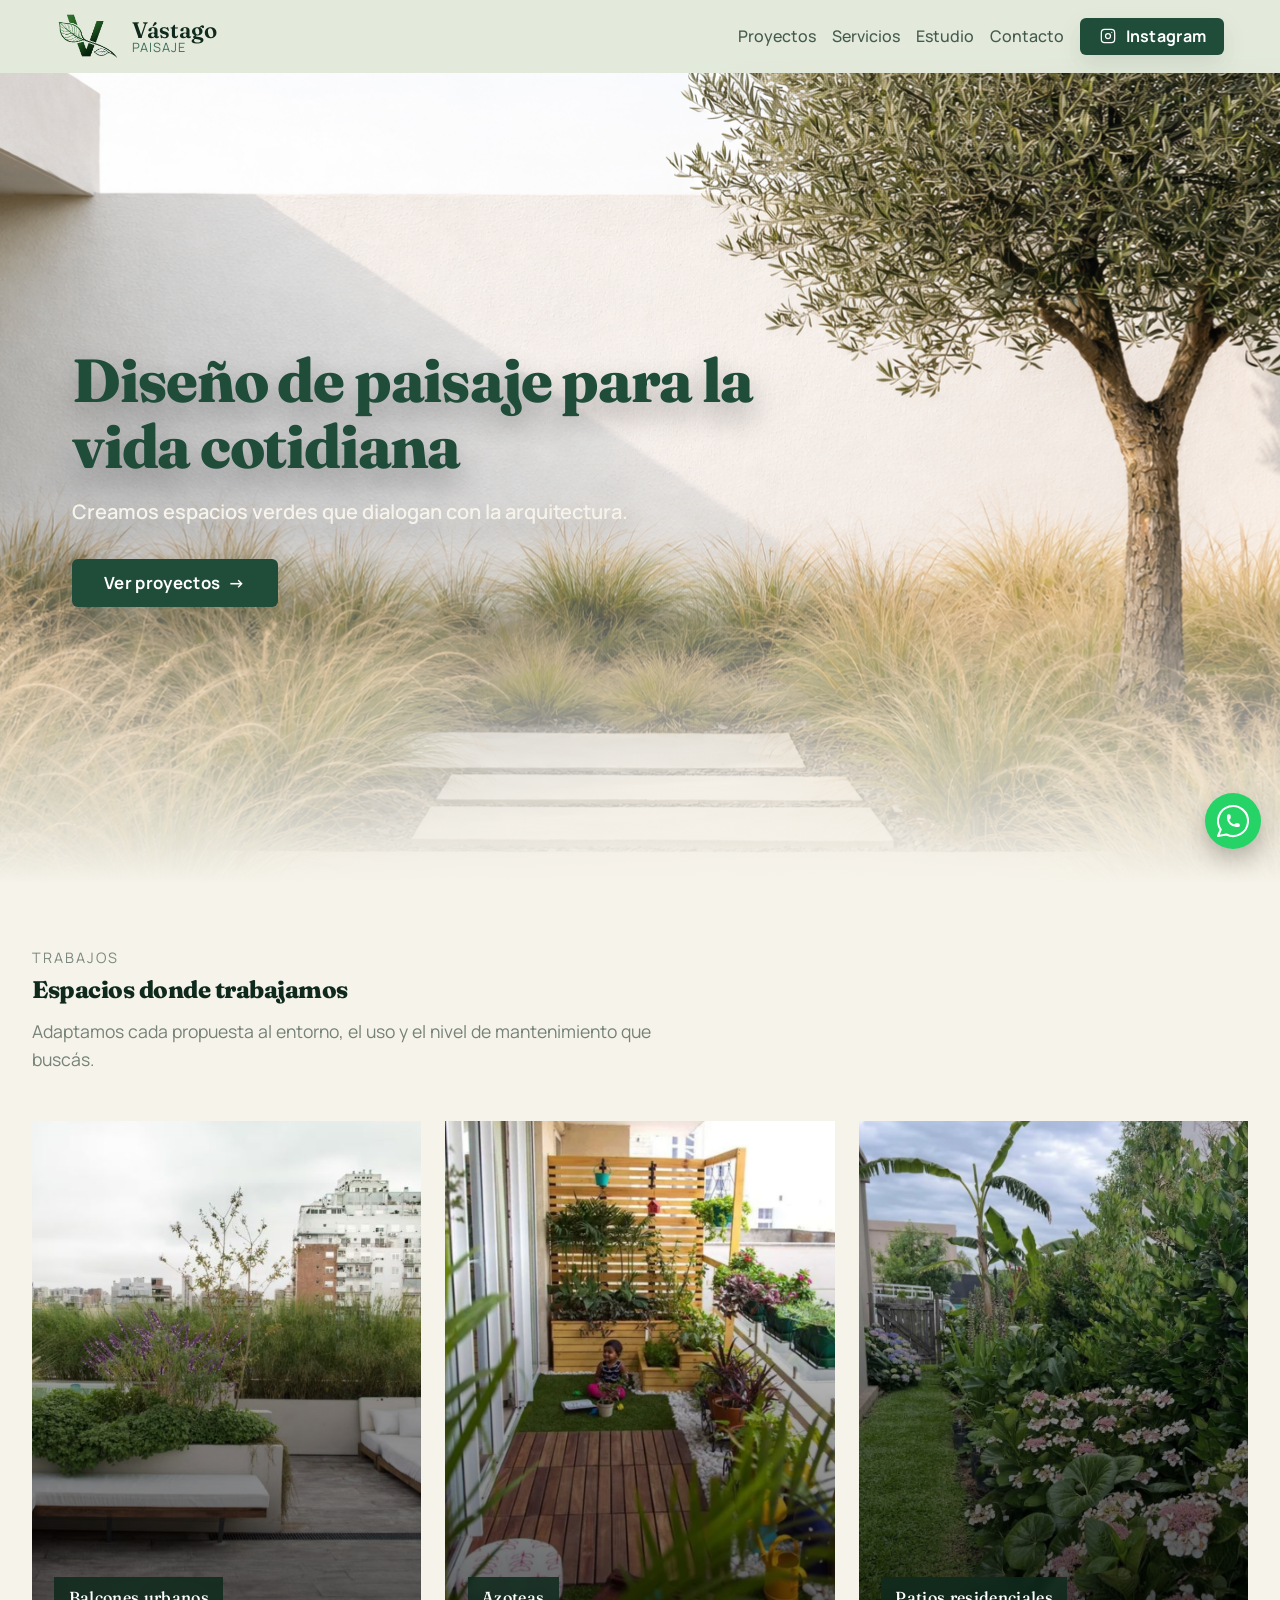
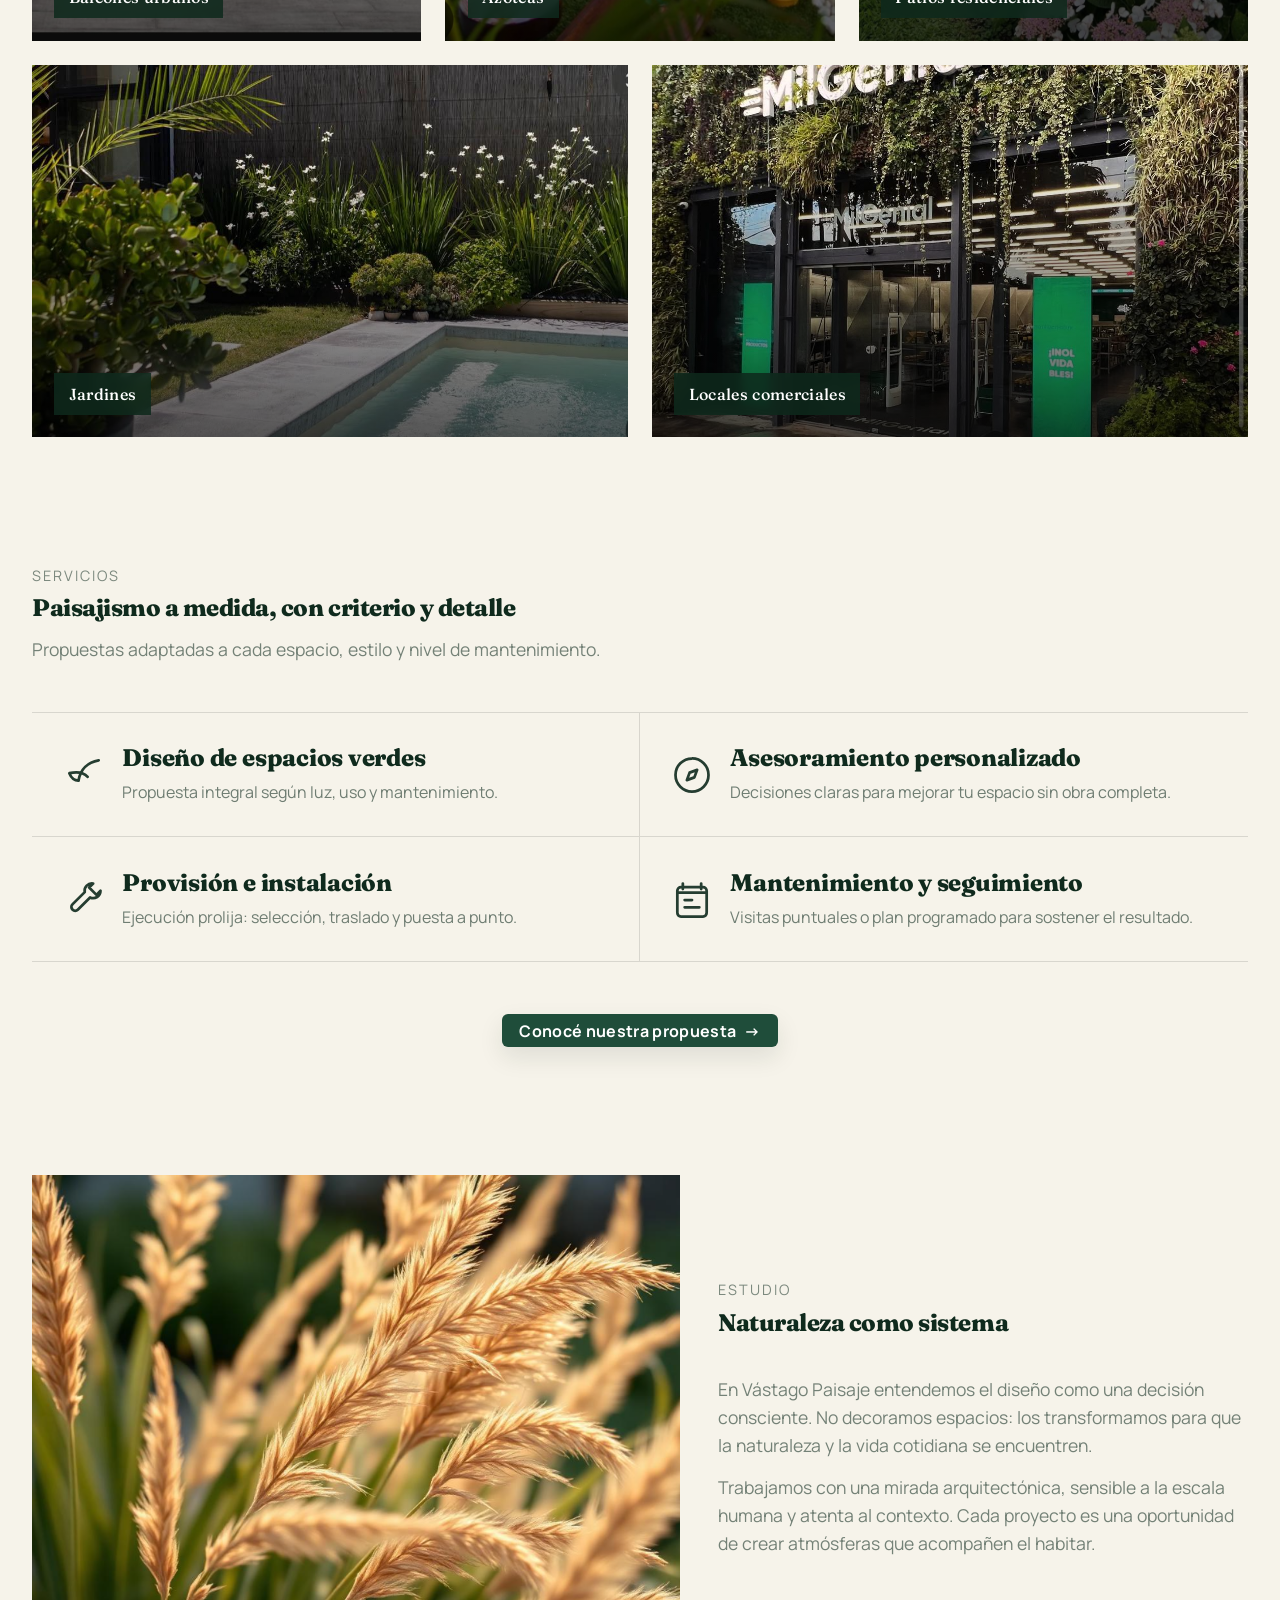
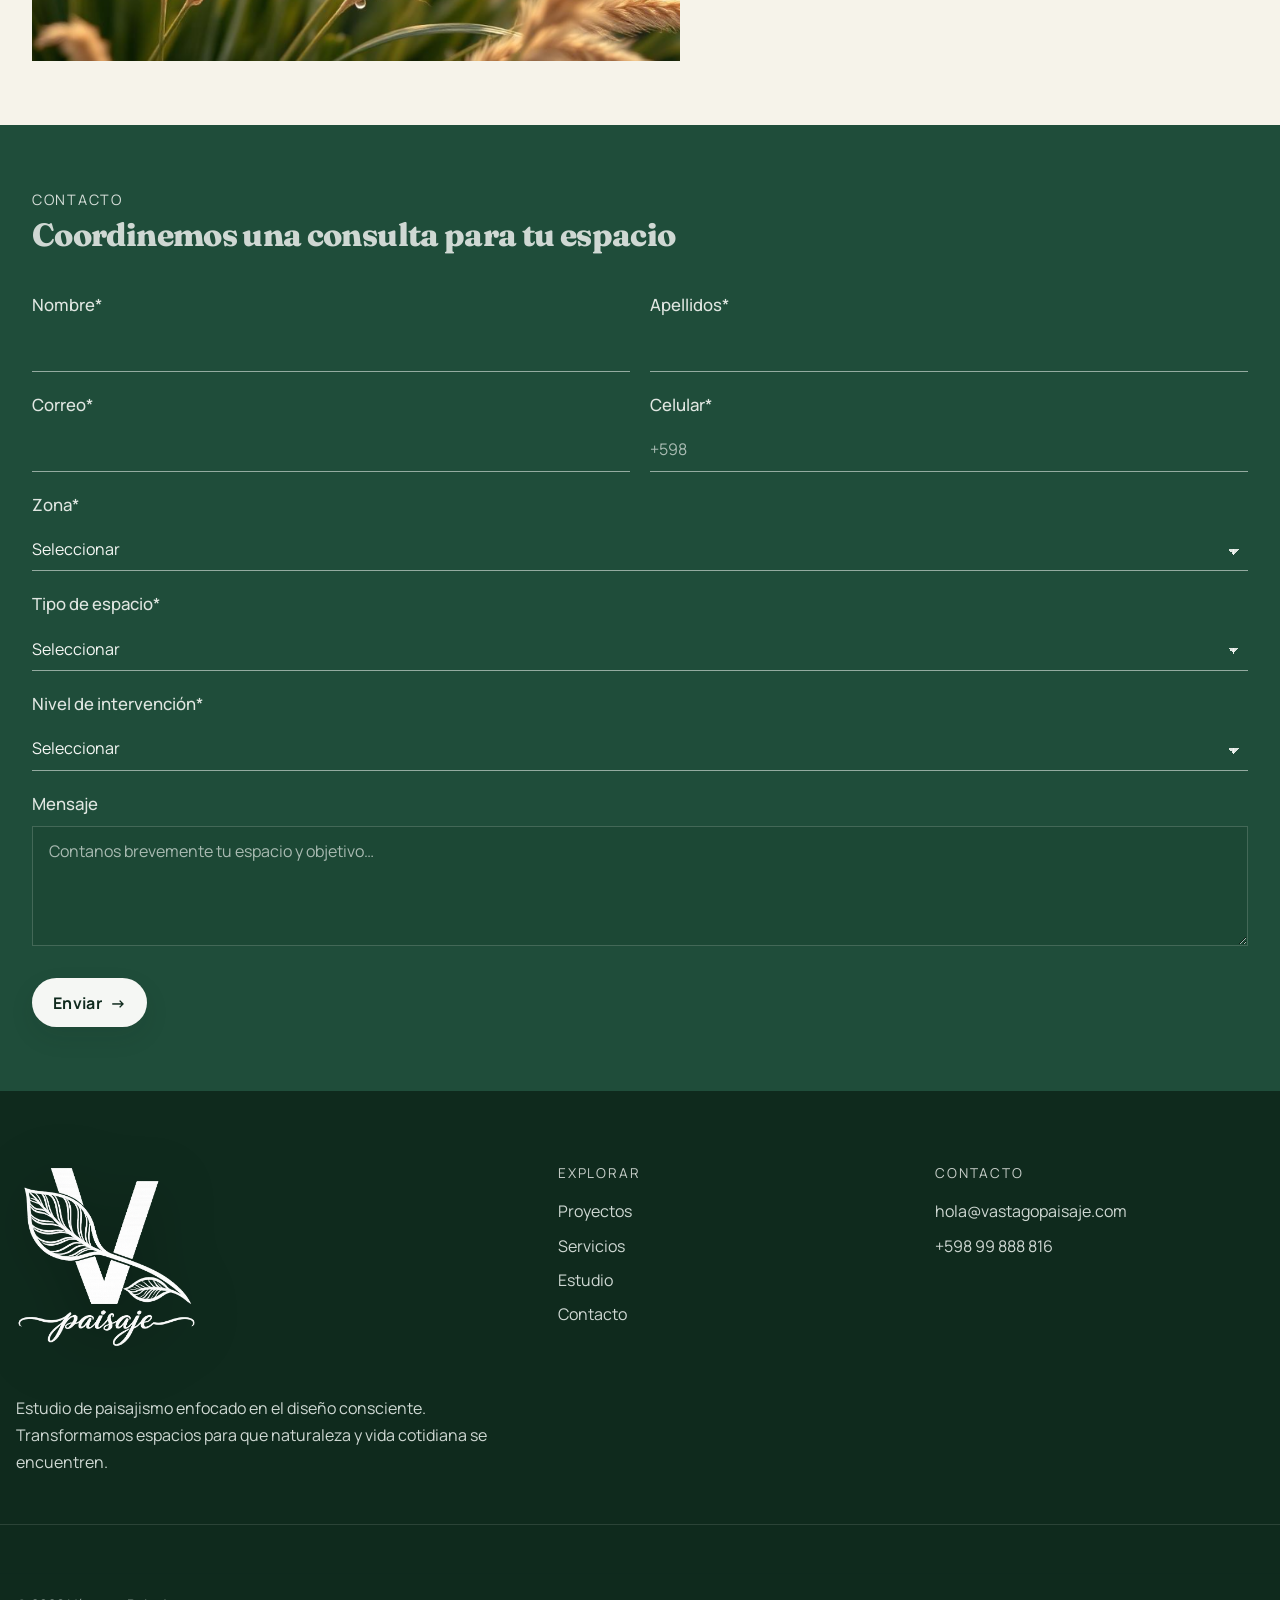
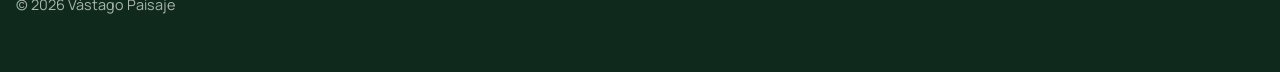
==== index.html @ 22bc6a5c "coso" ====
<!doctype html>
<html lang="es">
  <head>
  <!-- =========================
       BASICS
  ========================== -->
  <meta charset="UTF-8" />
  <meta name="viewport" content="width=device-width, initial-scale=1.0" />
  <meta http-equiv="X-UA-Compatible" content="IE=edge" />

  <title>Vástago Paisaje | Diseño de paisaje en Montevideo, Canelones y Maldonado</title>

  <meta
    name="description"
    content="Estudio de paisajismo enfocado en el diseño consciente. Creamos espacios verdes que dialogan con la arquitectura en Montevideo, Canelones y Maldonado."
  />

  <!-- (opcional) keywords ya casi no aportan, pero si querés -->
  <meta name="keywords" content="paisajismo, diseño de paisaje, jardines, Montevideo, Canelones, Maldonado, Vástago" />

  <meta name="author" content="Vástago Paisaje" />
  <meta name="robots" content="index, follow" />

  <!-- Canonical (cambiá al dominio real) -->
  <link rel="canonical" href="https://vastagopaisaje.com/" />

  <!-- Theme color (móvil) -->
  <meta name="theme-color" content="#0f2a1d" />

  <!-- =========================
       FAVICONS (ideal)
       Generá set en realfavicongenerator.net
  ========================== -->
  <link rel="icon" href="assets/favicon.ico" sizes="any" />
  <link rel="icon" href="assets/icon.svg" type="image/svg+xml" />
  <link rel="apple-touch-icon" href="assets/apple-touch-icon.png" />
  <link rel="manifest" href="assets/site.webmanifest" />

  <!-- =========================
       OPEN GRAPH (Facebook/WhatsApp/LinkedIn)
  ========================== -->
  <meta property="og:site_name" content="Vástago Paisaje" />
  <meta property="og:type" content="website" />
  <meta property="og:url" content="https://federicochelle.github.io/vastago-facundo/" />
  <meta property="og:title" content="Vástago Paisaje | Diseño de paisaje" />
  <meta
    property="og:description"
    content="Estudio de paisajismo enfocado en el diseño consciente. Naturaleza integrada para la vida cotidiana."
  />
  <meta property="og:image" content="https://federicochelle.github.io/vastago-facundo/assets/hero.png" />
  <meta property="og:image:width" content="1200" />
  <meta property="og:image:height" content="630" />
  <meta property="og:image:alt" content="Vástago Paisaje — diseño de paisaje" />
  <meta property="og:locale" content="es_UY" />

  <!-- =========================
       TWITTER / X
  ========================== -->
  <meta name="twitter:card" content="summary_large_image" />
  <meta name="twitter:title" content="Vástago Paisaje | Diseño de paisaje" />
  <meta
    name="twitter:description"
    content="Paisajismo consciente para Montevideo, Canelones y Maldonado."
  />
  <meta name="twitter:image" content="https://federicochelle.github.io/vastago-facundo/assets/hero.png" />

  <!-- =========================
       FONTS (mejoradas)
       Tip: unificá en 1 solo request por performance
  ========================== -->
  <link rel="preconnect" href="https://fonts.googleapis.com" />
  <link rel="preconnect" href="https://fonts.gstatic.com" crossorigin />
  <link
    href="https://fonts.googleapis.com/css2?family=Fraunces:opsz,wght@9..144,300;9..144,400;9..144,500;9..144,600&family=Manrope:wght@400;500;600&display=swap"
    rel="stylesheet"
  />

  <!-- =========================
       CSS
  ========================== -->
  <link rel="stylesheet" href="css/main.css" />
</head>
  <body id="top">
    <!-- Header -->
<header class="site-header" id="top">
  <div class="container flex flex-between flex-wrap header-inner">
    <!-- Brand -->
    <a class="brand brand-logo-only" href="#top" aria-label="Vástago Paisaje – Ir al inicio">
      <img
        class="brand-logo"
        src="assets/logoo.png"
        alt="Vástago Paisaje"
        width="44"
        height="44"
        loading="eager"
      />
        <span class="brand-text">
    <span class="brand-name">Vástago</span>
    <span class="brand-sub">Paisaje</span>
  </span>
    </a>
    

    <!-- Nav desktop -->
    <nav class="nav nav-desktop" aria-label="Navegación principal">
      <a class="nav-link" href="espacios.html">Proyectos</a>
      <a class="nav-link" href="#servicios">Servicios</a>
      <a class="nav-link" href="#estudio">Estudio</a>
      <a class="nav-link" href="#contacto">Contacto</a>

      <!-- CTA principal -->
      

      <!-- Link secundario -->
      <a
        class="btn btn-primary"
        href="https://www.instagram.com/vastago.paisajismo/"
        target="_blank"
        rel="noopener"
        aria-label="Instagram de Vástago Paisaje"
        title="Instagram"
      >
        <svg
          class="btn-icon"
          xmlns="http://www.w3.org/2000/svg"
          viewBox="0 0 24 24"
          fill="none"
          stroke="currentColor"
          stroke-width="1.25"
          stroke-linecap="round"
          stroke-linejoin="round"
          aria-hidden="true"
        >
          <path stroke="none" d="M0 0h24v24H0z" fill="none" />
          <path
            d="M4 8a4 4 0 0 1 4 -4h8a4 4 0 0 1 4 4v8a4 4 0 0 1 -4 4h-8a4 4 0 0 1 -4 -4l0 -8"
          />
          <path d="M9 12a3 3 0 1 0 6 0a3 3 0 0 0 -6 0" />
          <path d="M16.5 7.5v.01" />
        </svg>
        Instagram
      </a>
    </nav>

    <!-- Botón hamburguesa (mobile) -->
    <button
      class="nav-toggle"
      type="button"
      aria-label="Abrir menú"
      aria-expanded="false"
      aria-controls="mobile-menu"
    >
      <span class="nav-toggle-lines" aria-hidden="true"></span>
    </button>
  </div>

  <!-- Overlay (mobile) -->
  <div class="menu-overlay" data-menu-close hidden></div>

  <!-- Menú mobile -->
  <div class="mobile-menu" id="mobile-menu" hidden>
    <nav class="nav nav-mobile" aria-label="Menú móvil">
      <a class="nav-link" href="espacios.html" data-menu-close>Proyectos</a>
      <a class="nav-link" href="#servicios" data-menu-close>Servicios</a>
      <a class="nav-link" href="#estudio" data-menu-close>Estudio</a>
      <a class="nav-link" href="#contacto" data-menu-close>Contacto</a>

      

      <a
        class="btn btn-primary"
        href="https://www.instagram.com/vastago.paisajismo/"
        target="_blank"
        rel="noopener"
        data-menu-close
      >
        <svg
          class="btn-icon"
          xmlns="http://www.w3.org/2000/svg"
          viewBox="0 0 24 24"
          fill="none"
          stroke="currentColor"
          stroke-width="1.25"
          stroke-linecap="round"
          stroke-linejoin="round"
          aria-hidden="true"
        >
          <path stroke="none" d="M0 0h24v24H0z" fill="none" />
          <path
            d="M4 8a4 4 0 0 1 4 -4h8a4 4 0 0 1 4 4v8a4 4 0 0 1 -4 4h-8a4 4 0 0 1 -4 -4l0 -8"
          />
          <path d="M9 12a3 3 0 1 0 6 0a3 3 0 0 0 -6 0" />
          <path d="M16.5 7.5v.01" />
        </svg>
        Instagram
      </a>
    </nav>
  </div>
</header>
<main>
      <section id="hero" class="section hero hero-image relative">
        <!-- Imagen de fondo -->
        <div class="hero-media" aria-hidden="true"></div>


        <div class="container hero-inner">
          <div class="hero-content stack-md">
            
            <h1 class="hero-title">Diseño de paisaje para la vida cotidiana</h1>

            <p class="hero-lead">
              Creamos espacios verdes que dialogan con la arquitectura.
            </p>

            <div class="hero-actions flex flex-wrap">
              <a href="#proyectos" class="btn btn-primary"> Ver proyectos <span aria-hidden="true">→</span> </a>
              
            </div>
          </div>
        </div>
      </section>

      <section id="espacios" class="section projects">
        <div class="container container-wide stack-lg">
          <header class="services-head">
            <p class="services-eyebrow">Trabajos</p>
            <h2 class="services-title">Espacios donde trabajamos</h2>
            <p class="services-lead">
              Adaptamos cada propuesta al entorno, el uso y el nivel de
              mantenimiento que buscás.
            </p>
          </header>

          <div class="projects-grid">
            <!-- 1 -->
            <article class="project">
              <a href="espacios.html" class="project">
              <div class="project-media">
                <img
                  src="assets/azotea.jpeg"
                  alt="Balcones urbanos"
                  loading="lazy"
                />
              </div>
              <div class="project-overlay">
                <p class="project-name">Balcones urbanos</p>
              </div></a>
            </article>

            <!-- 2 -->
            <article class="project">
              <a href="espacios.html" class="project">
              <div class="project-media">
                <img
                  src="assets/balcon.jpeg"
                  alt="Terrazas y azoteas"
                  loading="lazy"
                />
              </div>
              <div class="project-overlay">
                <p class="project-name">Azoteas</p>
              </div></a>
            </article>

            <!-- 3 -->
            <article class="project">
              <a href="espacios.html" class="project">
              <div class="project-media">
                <img
                  src="assets/fotooo.jpeg"
                  alt="Patios residenciales"
                  loading="lazy"
                />
              </div>
              <div class="project-overlay">
                <p class="project-name">Patios residenciales</p>
              </div></a>
            </article>

            <!-- 4 -->
            <article class="project project-large">
              <a href="espacios.html" class="project">
              <div class="project-media">
                <img
                  src="assets/fotoo.jpeg"
                  alt="Jardines de mayor escala"
                  loading="lazy"
                />
              </div>
              <div class="project-overlay">
                <p class="project-name">Jardines</p>
              </div>
              </a>
            </article>

            <!-- 5 -->
            <article class="project project-large">
              <a href="espacios.html" class="project">
              <div class="project-media">
                <img
                  src="assets/milgenial.jpeg"
                  alt="Comercios e interiores verdes"
                  loading="lazy"
                />
              </div>
              <div class="project-overlay">
                <p class="project-name">Locales comerciales</p>
              </div>
            </article></a>
          </div>
        </div>
      </section>

      <!-- SERVICES -->
      <section id="servicios" class="section projects">
        <div class="container container-wide stack-lg">
          <header class="services-head">
            <p class="services-eyebrow">Servicios</p>
            <h2 class="services-title">
              Paisajismo a medida, con criterio y detalle
            </h2>
            <p class="services-lead">
              Propuestas adaptadas a cada espacio, estilo y nivel de
              mantenimiento.
            </p>
          </header>

          <div class="services-cards">
            <!-- 1 -->
            <a class="service-card" href="servicio-diseno.html">
              <div class="service-icon" aria-hidden="true">
                <!-- Leaf -->
                <svg viewBox="0 0 24 24" fill="none">
                  <path
                    d="M20 4c-6 1-10 5-11 11"
                    stroke="currentColor"
                    stroke-width="1.5"
                    stroke-linecap="round"
                  />
                  <path
                    d="M9 15c-2.5 0-4-1.5-5-4 4.2-1 7.7-.5 10 2"
                    stroke="currentColor"
                    stroke-width="1.5"
                    stroke-linecap="round"
                    stroke-linejoin="round"
                  />
                </svg>
              </div>
              <div class="service-body">
                <h3 class="service-title">Diseño de espacios verdes</h3>
                <p class="service-desc">
                  Propuesta integral según luz, uso y mantenimiento.
                </p>
              </div>
            </a>

            <!-- 2 -->
            <a class="service-card" href="servicio-asesoramiento.html">
              <div class="service-icon" aria-hidden="true">
                <!-- Compass -->
                <svg viewBox="0 0 24 24" fill="none">
                  <path
                    d="M12 21a9 9 0 1 0 0-18 9 9 0 0 0 0 18Z"
                    stroke="currentColor"
                    stroke-width="1.5"
                  />
                  <path
                    d="M14.8 9.2 13.3 13.3 9.2 14.8 10.7 10.7 14.8 9.2Z"
                    stroke="currentColor"
                    stroke-width="1.5"
                    stroke-linejoin="round"
                  />
                </svg>
              </div>
              <div class="service-body">
                <h3 class="service-title">Asesoramiento personalizado</h3>
                <p class="service-desc">
                  Decisiones claras para mejorar tu espacio sin obra completa.
                </p>
              </div>
            </a>

            <!-- 3 -->
            <a class="service-card" href="servicio-instalacion.html">
              <div class="service-icon" aria-hidden="true">
                <!-- Tools -->
                <svg viewBox="0 0 24 24" fill="none">
                  <path
                    d="M21 7a4 4 0 0 1-5.7 3.6L8.6 17.3a2 2 0 0 1-2.8 0l-.1-.1a2 2 0 0 1 0-2.8l6.7-6.7A4 4 0 0 1 17 3l-2.2 2.2 4 4L21 7Z"
                    stroke="currentColor"
                    stroke-width="1.5"
                    stroke-linejoin="round"
                  />
                </svg>
              </div>
              <div class="service-body">
                <h3 class="service-title">Provisión e instalación</h3>
                <p class="service-desc">
                  Ejecución prolija: selección, traslado y puesta a punto.
                </p>
              </div>
            </a>

            <!-- 4 -->
            <a class="service-card" href="servicio-mantenimiento.html">
              <div class="service-icon" aria-hidden="true">
                <!-- Calendar -->
                <svg viewBox="0 0 24 24" fill="none">
                  <path
                    d="M7 3v3M17 3v3M4 8h16M6 21h12a2 2 0 0 0 2-2V7a2 2 0 0 0-2-2H6a2 2 0 0 0-2 2v12a2 2 0 0 0 2 2Z"
                    stroke="currentColor"
                    stroke-width="1.5"
                    stroke-linecap="round"
                  />
                  <path
                    d="M8 12h4M8 16h8"
                    stroke="currentColor"
                    stroke-width="1.5"
                    stroke-linecap="round"
                  />
                </svg>
              </div>
              <div class="service-body">
                <h3 class="service-title">Mantenimiento y seguimiento</h3>
                <p class="service-desc">
                  Visitas puntuales o plan programado para sostener el
                  resultado.
                </p>
              </div>
            </a>
          </div>

          <!-- Option 1: single CTA at the end -->
          <div class="services-more">
            <a href="servicios.html" class="btn btn-primary"
              >Conocé nuestra propuesta 
              <span aria-hidden="true">→</span>
            </a>
          </div>
        </div>
      </section>

      <!-- ABOUT / ESTUDIO -->
      <section id="estudio" class="section studio">
        <div class="container container-wide studio-grid">
          <!-- Imagen -->
          <figure class="studio-media">
            <img
              src="assets/maiz.png"
              alt="Vegetación en detalle, textura natural"
              loading="lazy"
            />
          </figure>

          <!-- Texto -->
          <div class="studio-content stack-md">
            <header class="services-head stack-sm">
              <p class="services-eyebrow">ESTUDIO</p>
              <h2 class="services-title">Naturaleza como sistema</h2>
            </header>

            <div class="stack-sm">
              <p class="services-lead">
                En Vástago Paisaje entendemos el diseño como una decisión
                consciente. No decoramos espacios: los transformamos para que la
                naturaleza y la vida cotidiana se encuentren.
              </p>

              <p class="services-lead">
                Trabajamos con una mirada arquitectónica, sensible a la escala
                humana y atenta al contexto. Cada proyecto es una oportunidad de
                crear atmósferas que acompañen el habitar.
              </p>
            </div>

          
          </div>
        </div>
      </section>

      <!-- CONTACTO -->
    <!-- CONTACTO (ALMAS style) -->
<section id="contacto" class="section contact contact--almas">
  <div class="container container-wide stack-lg">
    <!-- Head -->
    <header class="contact-head stack-sm">
      <p class="services-eyebrow">Contacto</p>
      <h2 class="contact-title">
        Coordinemos una consulta para tu espacio
      </h2>
      
      
    </header>

    <!-- Form -->
    <form class="contact-form" action="#" method="post">
      <!-- 2 columnas -->
      <div class="contact-fields">
        <div class="field">
          <label class="field-label" for="c-nombre">Nombre*</label>
          <input class="field-input" id="c-nombre" name="nombre" type="text" autocomplete="given-name" required />
        </div>

        <div class="field">
          <label class="field-label" for="c-apellido">Apellidos*</label>
          <input class="field-input" id="c-apellido" name="apellido" type="text" autocomplete="family-name" required />
        </div>

        <div class="field">
          <label class="field-label" for="c-email">Correo*</label>
          <input class="field-input" id="c-email" name="email" type="email" autocomplete="email" required />
        </div>

        <div class="field">
          <label class="field-label" for="c-cel">Celular*</label>
          <input class="field-input" id="c-cel" name="celular" type="tel" autocomplete="tel" placeholder="+598" required />
        </div>

        <!-- 1 columna (full) -->
        <div class="field field-full">
          <label class="field-label" for="c-zona">Zona*</label>
          <select class="field-input field-select" id="c-zona" name="zona" required>
            <option value="" disabled selected>Seleccionar</option>
            <option>Montevideo</option>
            <option>Canelones</option>
            <option>Maldonado</option>
          </select>
        </div>

        <div class="field field-full">
          <label class="field-label" for="c-espacio">Tipo de espacio*</label>
          <select class="field-input field-select" id="c-espacio" name="espacio" required>
            <option value="" disabled selected>Seleccionar</option>
            <option>Balcón</option>
            <option>Patio</option>
            <option>Terraza / azotea</option>
            <option>Jardín</option>
            <option>Comercial</option>
          </select>
        </div>

        <div class="field field-full">
          <label class="field-label" for="c-nivel">Nivel de intervención*</label>
          <select class="field-input field-select" id="c-nivel" name="nivel" required>
            <option value="" disabled selected>Seleccionar</option>
            <option>Mejora puntual</option>
            <option>Diseño integral</option>
            <option>Diseño + instalación</option>
            <option>Mantenimiento</option>
          </select>
        </div>

        <div class="field field-full">
          <label class="field-label" for="c-msg">Mensaje</label>
          <textarea class="field-input field-textarea" id="c-msg" name="mensaje" rows="4" placeholder="Contanos brevemente tu espacio y objetivo…"></textarea>
        </div>
      </div>

      <div class="contact-foot">
        <button class="btn btn-primary" type="submit">
          Enviar <span aria-hidden="true">→</span>
        </button>
        
      </div>
    </form>
  </div>
</section>
<!-- FOOTER -->
<!-- FOOTER -->
<footer class="footer">
  <div class="container container-wide footer-grid">

    <!-- Marca -->
    <div class="footer-col footer-brand">

      <!-- LOGO -->
      <a href="index.html" class="footer-logo">
        <img src="assets/logoblanco.png" alt="Vástago Paisaje" />
      </a>

      <p class="footer-text">
        Estudio de paisajismo enfocado en el diseño consciente.
        Transformamos espacios para que naturaleza y vida cotidiana se
        encuentren.
      </p>
    </div>

    <!-- Navegación -->
    <div class="footer-col">
      <p class="footer-kicker">Explorar</p>
      <ul class="footer-links">
        <li><a href="proyectos.html">Proyectos</a></li>
        <li><a href="servicios.html">Servicios</a></li>
        <li><a href="#estudio">Estudio</a></li>
        <li><a href="#contacto">Contacto</a></li>
      </ul>
    </div>

    <!-- Contacto -->
    <div class="footer-col">
      <p class="footer-kicker">Contacto</p>
      <ul class="footer-links">
        <li>
          <a href="mailto:hola@vastagopaisaje.com">
            hola@vastagopaisaje.com
          </a>
        </li>

        <!-- Divider sutil -->
      

        <li>
          <a href="tel:+59899888816">
            +598 99 888 816
          </a>
        </li>
      </ul>
    </div>

  </div>

  <!-- Divider grande -->
  <div class="footer-separator"></div>

  <div class="container container-wide footer-bottom">
    <p class="footer-copy">
      © <span id="year"></span> Vástago Paisaje
    </p>
  </div>
</footer>
<a
    href="https://wa.me/59899888816?text=Hola%20V%C3%A1stago%20Paisaje!%20Quiero%20coordinar%20una%20consulta%20para%20mi%20espacio%20verde."  class="whatsapp-sticky"
      target="_blank"
      rel="noopener"
      aria-label="Contactar por WhatsApp"
    >
      <svg
        class="btn-icon"
        xmlns="http://www.w3.org/2000/svg"
        viewBox="0 0 24 24"
        fill="none"
        stroke="currentColor"
        stroke-width="1.25"
        stroke-linecap="round"
        stroke-linejoin="round"
        aria-hidden="true"
      >
        <path stroke="none" d="M0 0h24v24H0z" fill="none" />
        <path d="M3 21l1.65 -3.8a9 9 0 1 1 3.4 2.9l-5.05 .9" />
        <path
          d="M9 10a.5 .5 0 0 0 1 0v-1a.5 .5 0 0 0 -1 0v1a5 5 0 0 0 5 5h1a.5 .5 0 0 0 0 -1h-1a.5 .5 0 0 0 0 1"
        />
      </svg>
    </a>
    
<script>
  document.getElementById("year").textContent = new Date().getFullYear();
</script>
<script src="js/app.js"></script>
  </body>
</html>
---- css/main.css ----
/* =========================
   1. BASE (reset + variables)
========================= */
@import "base.css";

/* =========================
   2. LAYOUT (estructura)
========================= */
@import "layout.css";

/* =========================
   3. COMPONENTS (navbar, botones, cards)
========================= */
@import "components.css";
@import "navbar.css";

/* =========================
   4. PAGES / SECTIONS (hero, landing)
========================= */
@import "hero.css";
@import "proyectos.css";
@import "servicios.css";
@import "studio.css";
@import "contacto.css";

/* =========================
   5. OVERRIDES / FIXES (siempre al final)
========================= */
@import "overrides.css";
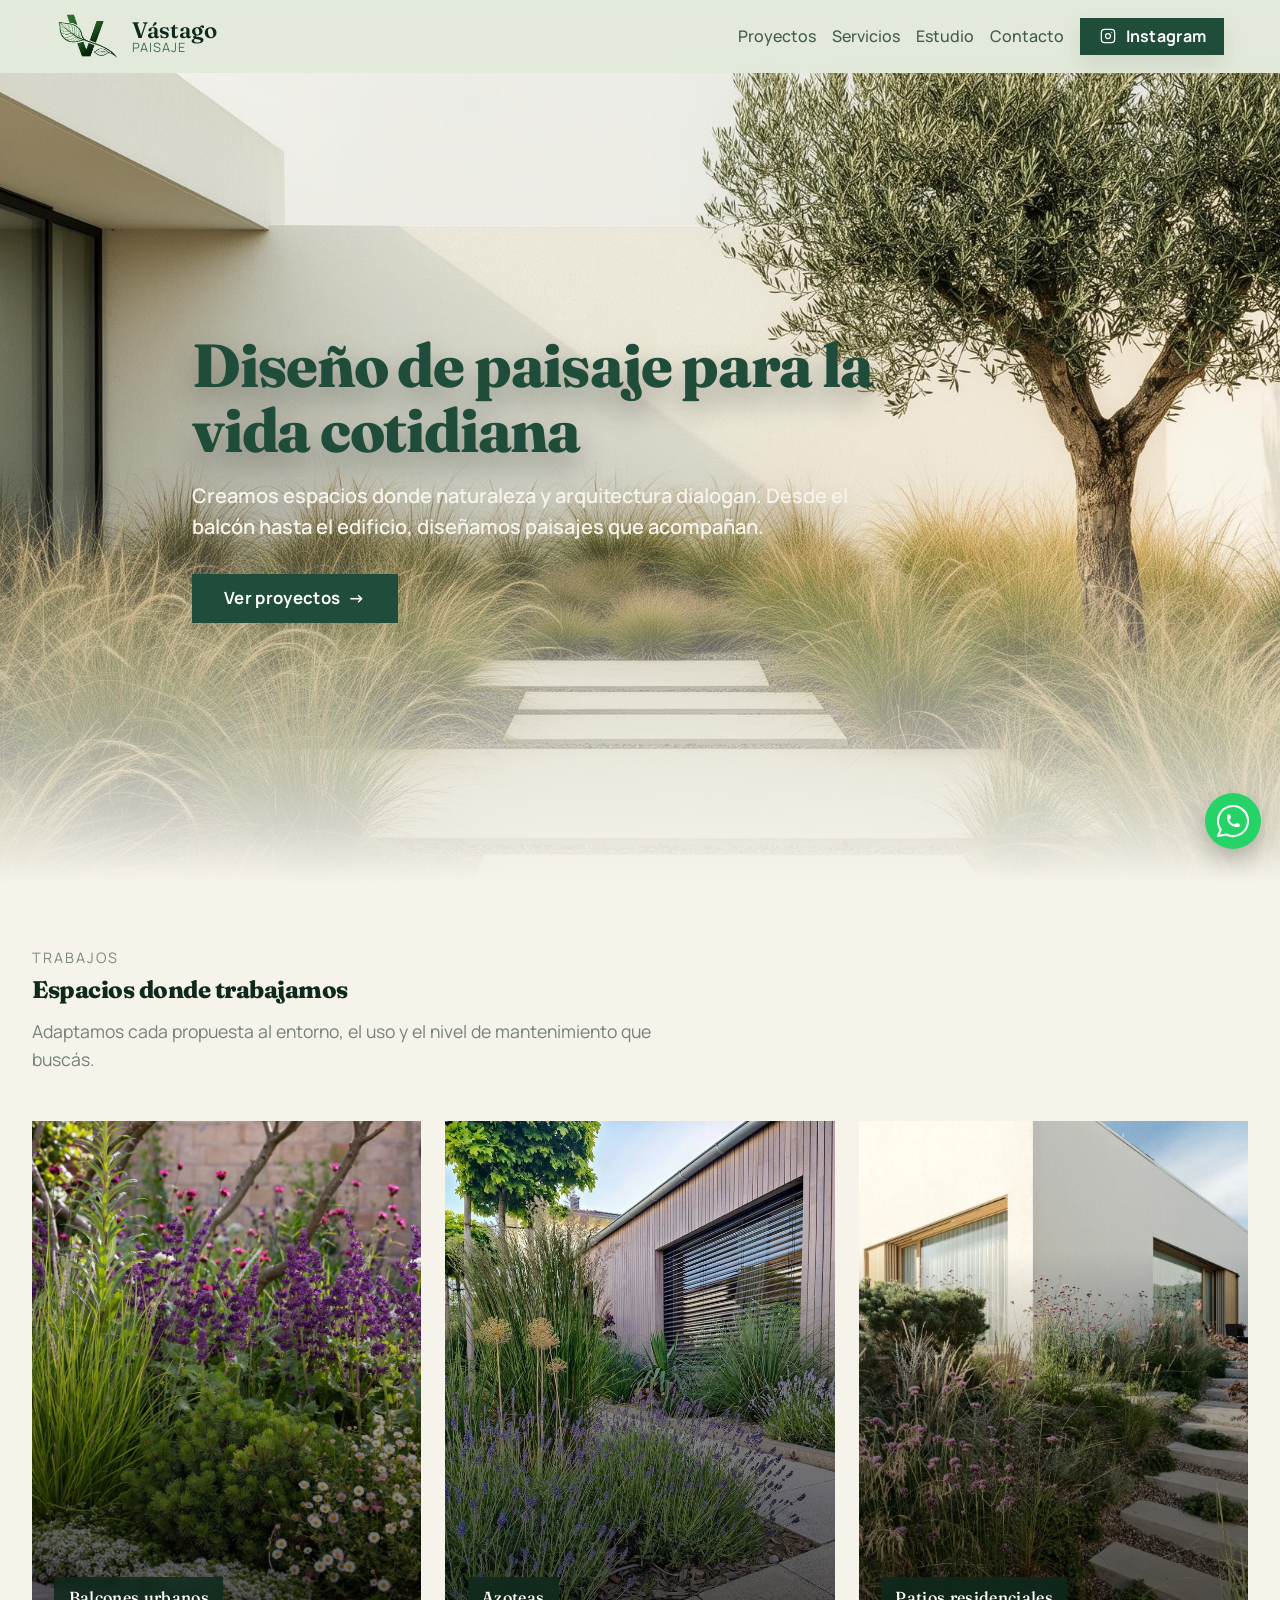
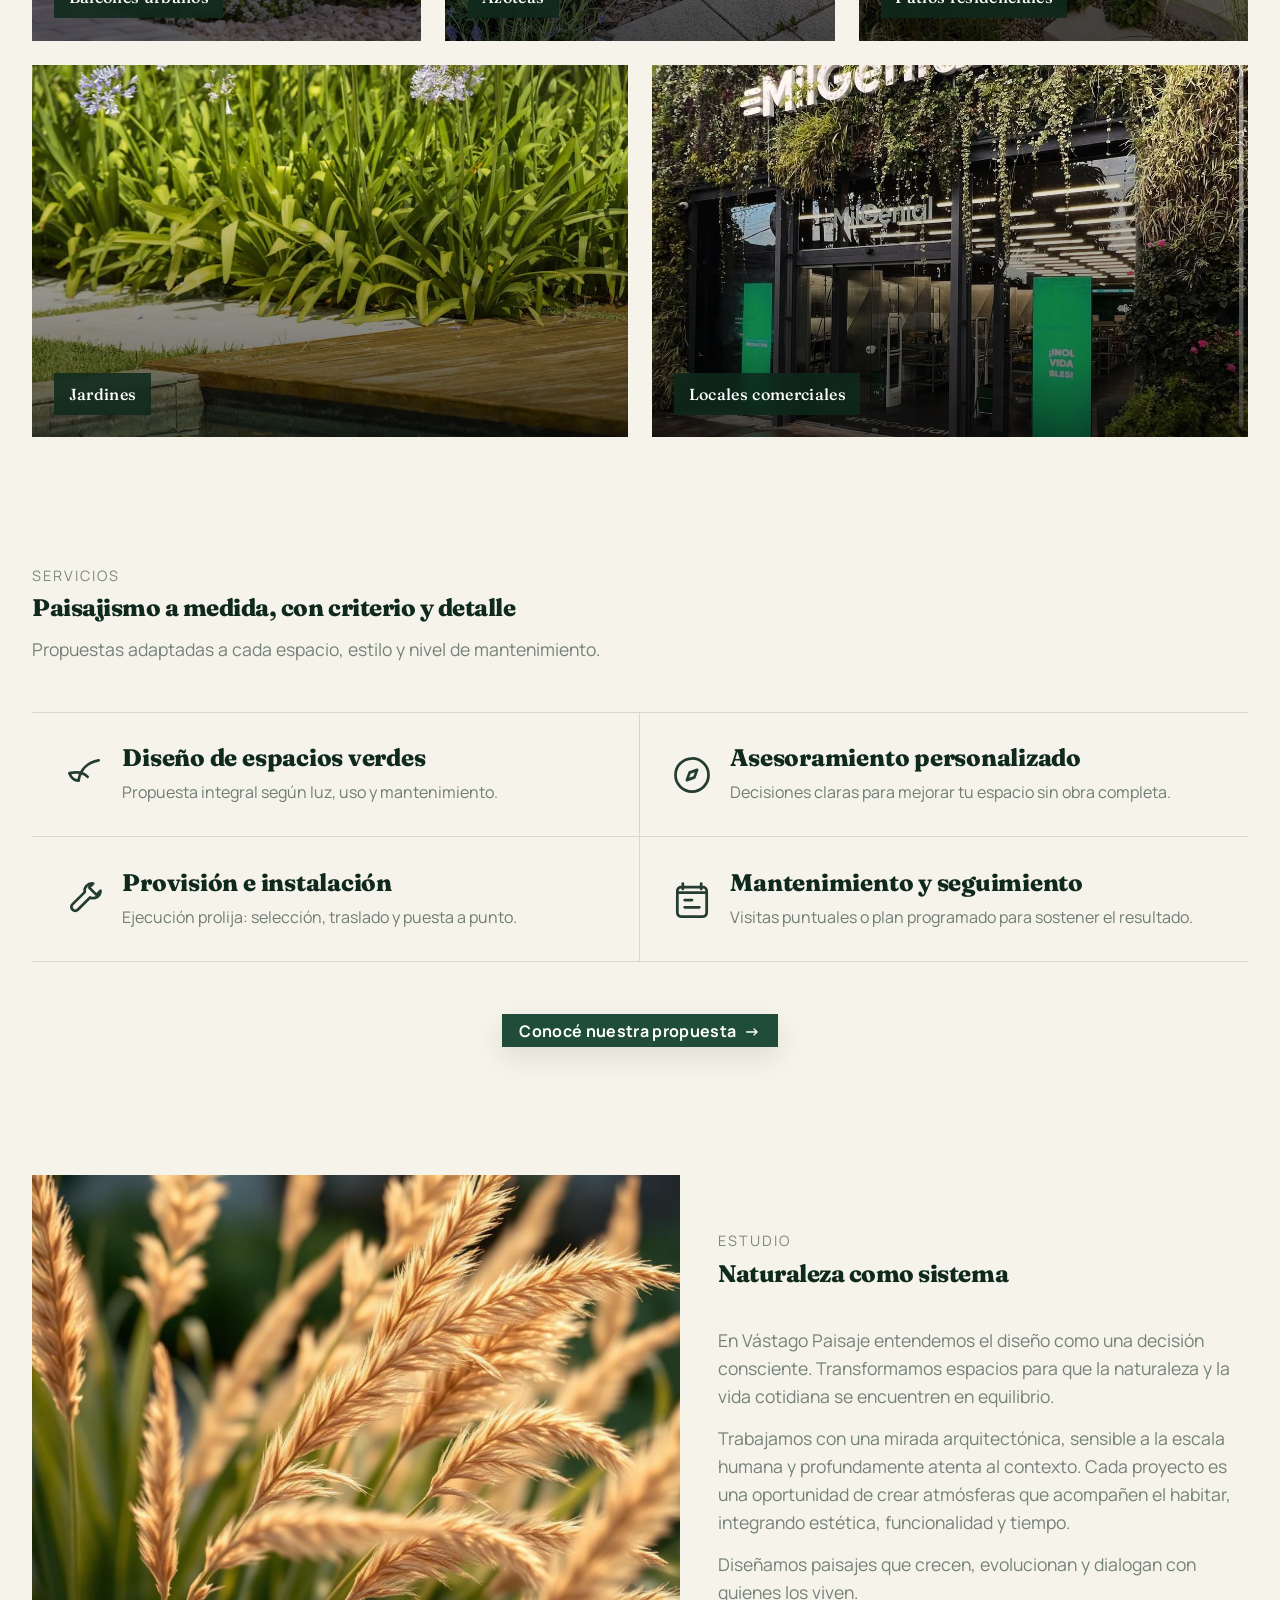
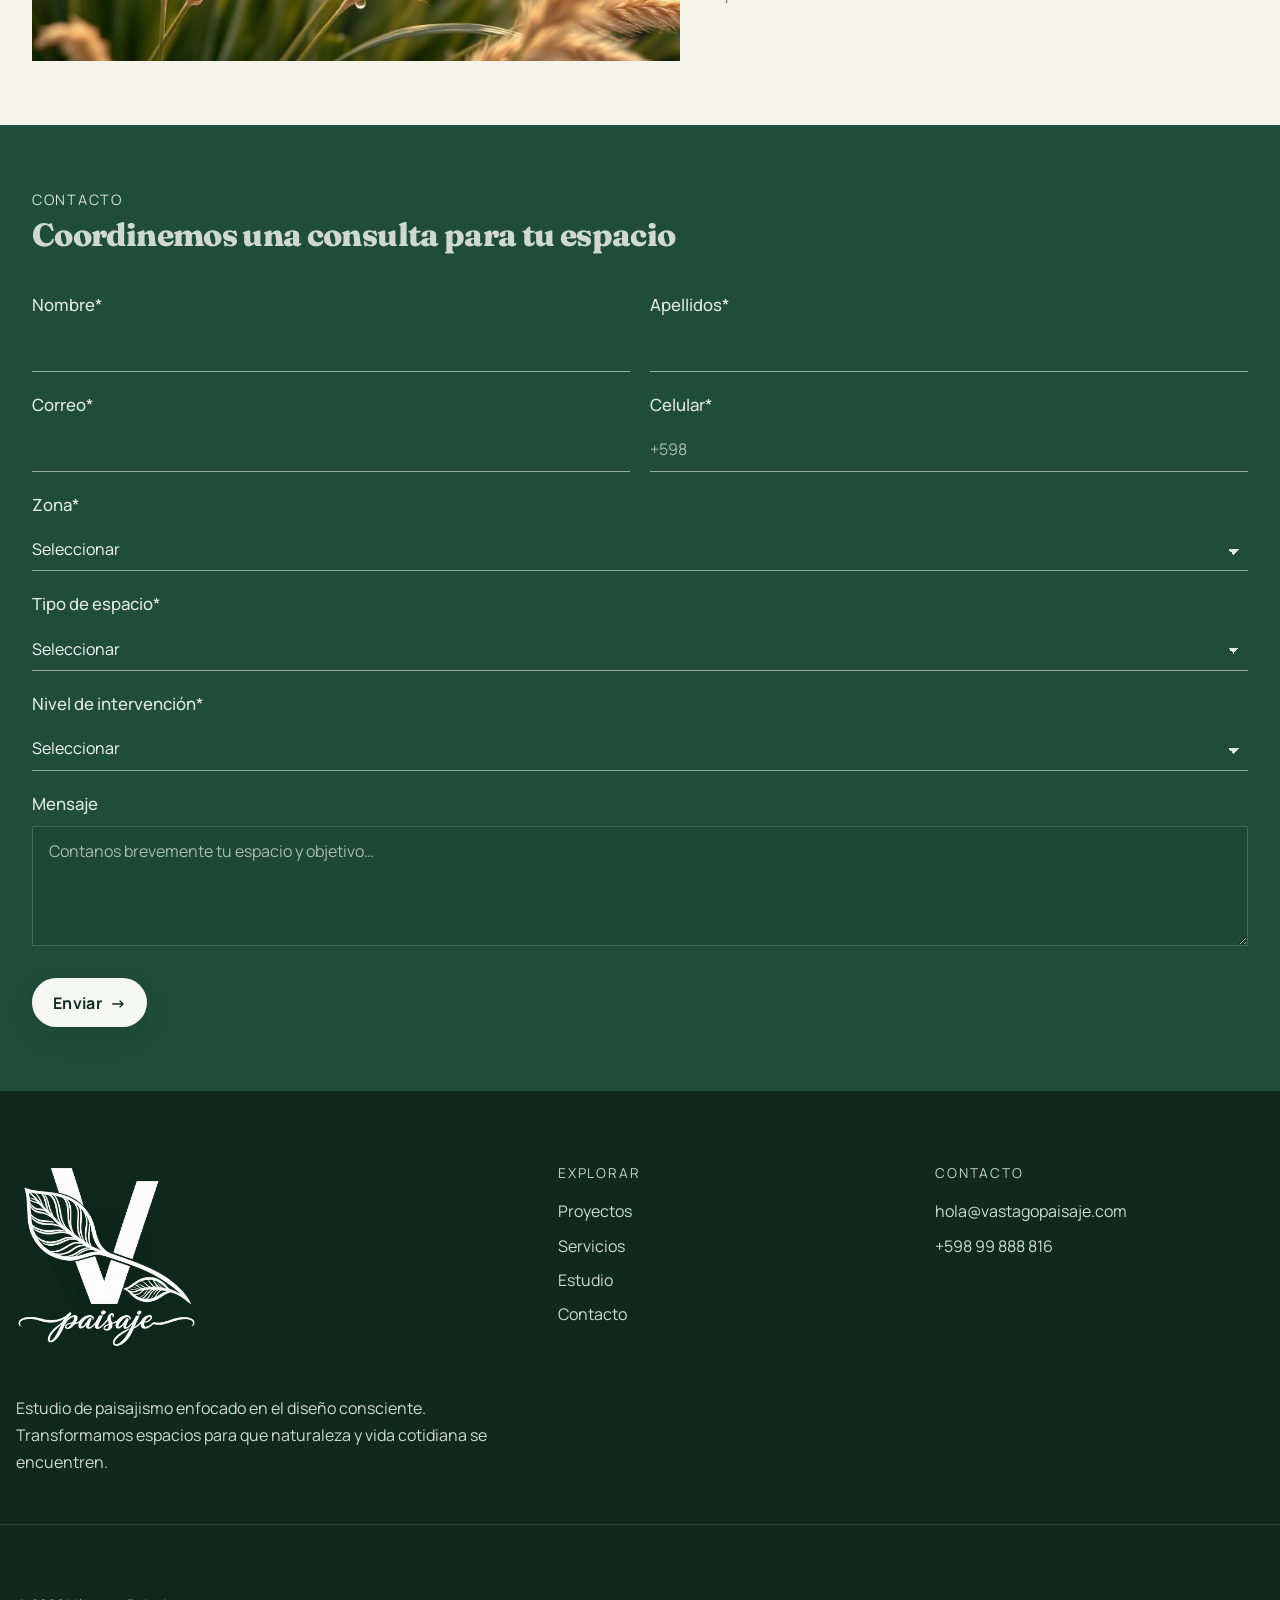
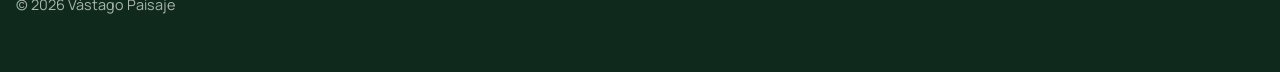
==== commit 9605b814: "avance" ====
--- a/index.html
+++ b/index.html
@@ -203,13 +203,13 @@
         <div class="hero-media" aria-hidden="true"></div>
 
 
-        <div class="container hero-inner">
+        <div class="container container-narrow hero-inner">
           <div class="hero-content stack-md">
             
             <h1 class="hero-title">Diseño de paisaje para la vida cotidiana</h1>
 
             <p class="hero-lead">
-              Creamos espacios verdes que dialogan con la arquitectura.
+              Creamos espacios donde naturaleza y arquitectura dialogan. Desde el balcón hasta el edificio, diseñamos paisajes que acompañan.
             </p>
 
             <div class="hero-actions flex flex-wrap">
@@ -237,7 +237,7 @@
               <a href="espacios.html" class="project">
               <div class="project-media">
                 <img
-                  src="assets/azotea.jpeg"
+                  src="assets/foto4.webp"
                   alt="Balcones urbanos"
                   loading="lazy"
                 />
@@ -252,7 +252,7 @@
               <a href="espacios.html" class="project">
               <div class="project-media">
                 <img
-                  src="assets/balcon.jpeg"
+                  src="assets/foto7.webp"
                   alt="Terrazas y azoteas"
                   loading="lazy"
                 />
@@ -267,7 +267,7 @@
               <a href="espacios.html" class="project">
               <div class="project-media">
                 <img
-                  src="assets/fotooo.jpeg"
+                  src="assets/foto2.webp"
                   alt="Patios residenciales"
                   loading="lazy"
                 />
@@ -282,7 +282,7 @@
               <a href="espacios.html" class="project">
               <div class="project-media">
                 <img
-                  src="assets/fotoo.jpeg"
+                  src="assets/foto8.webp"
                   alt="Jardines de mayor escala"
                   loading="lazy"
                 />
@@ -461,20 +461,17 @@
 
             <div class="stack-sm">
               <p class="services-lead">
-                En Vástago Paisaje entendemos el diseño como una decisión
-                consciente. No decoramos espacios: los transformamos para que la
-                naturaleza y la vida cotidiana se encuentren.
+                En Vástago Paisaje entendemos el diseño como una decisión consciente.
+Transformamos espacios para que la naturaleza y la vida cotidiana se encuentren en equilibrio.
               </p>
 
               <p class="services-lead">
-                Trabajamos con una mirada arquitectónica, sensible a la escala
-                humana y atenta al contexto. Cada proyecto es una oportunidad de
-                crear atmósferas que acompañen el habitar.
-              </p>
+               Trabajamos con una mirada arquitectónica, sensible a la escala humana y profundamente atenta al contexto.
+Cada proyecto es una oportunidad de crear atmósferas que acompañen el habitar, integrando estética, funcionalidad y tiempo.
             </div>
-
-          
-          </div>
+<p class="services-lead">
+          Diseñamos paisajes que crecen, evolucionan y dialogan con quienes los viven.
+          </p></div>
         </div>
       </section>
 
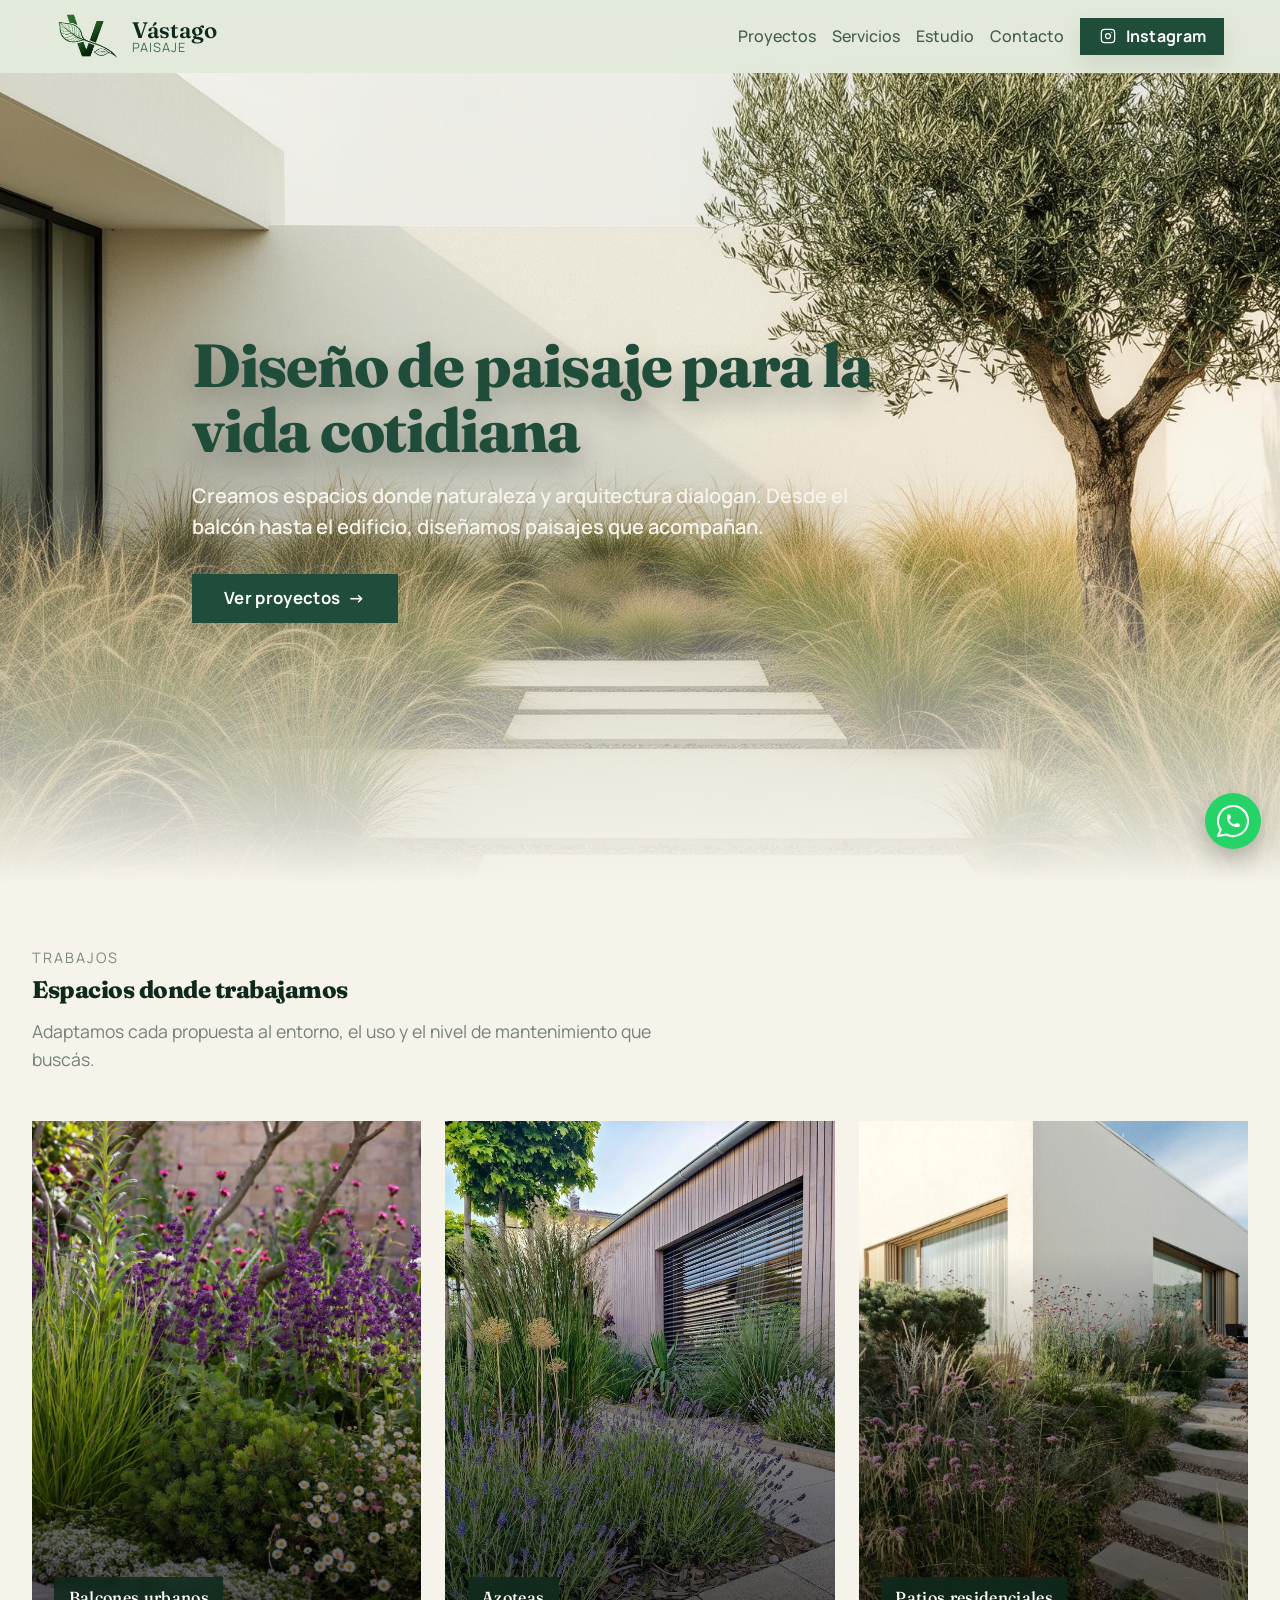
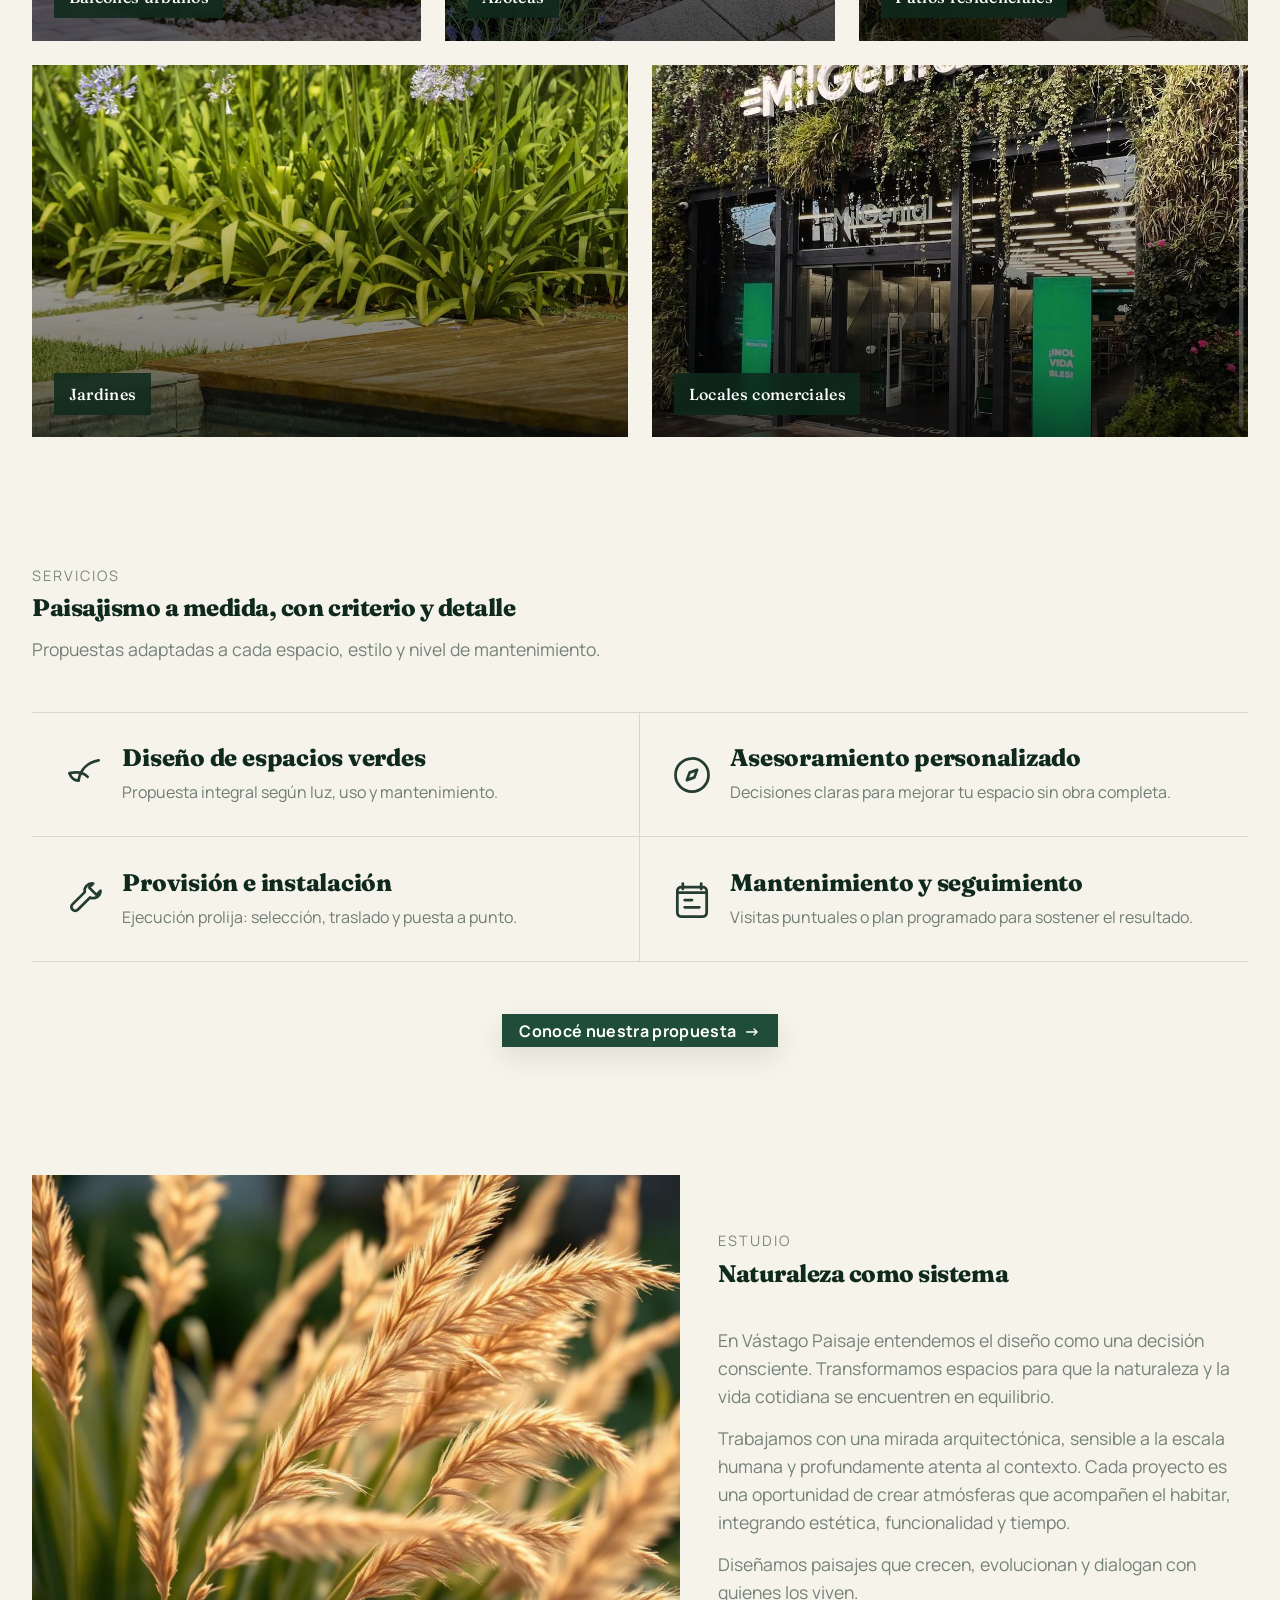
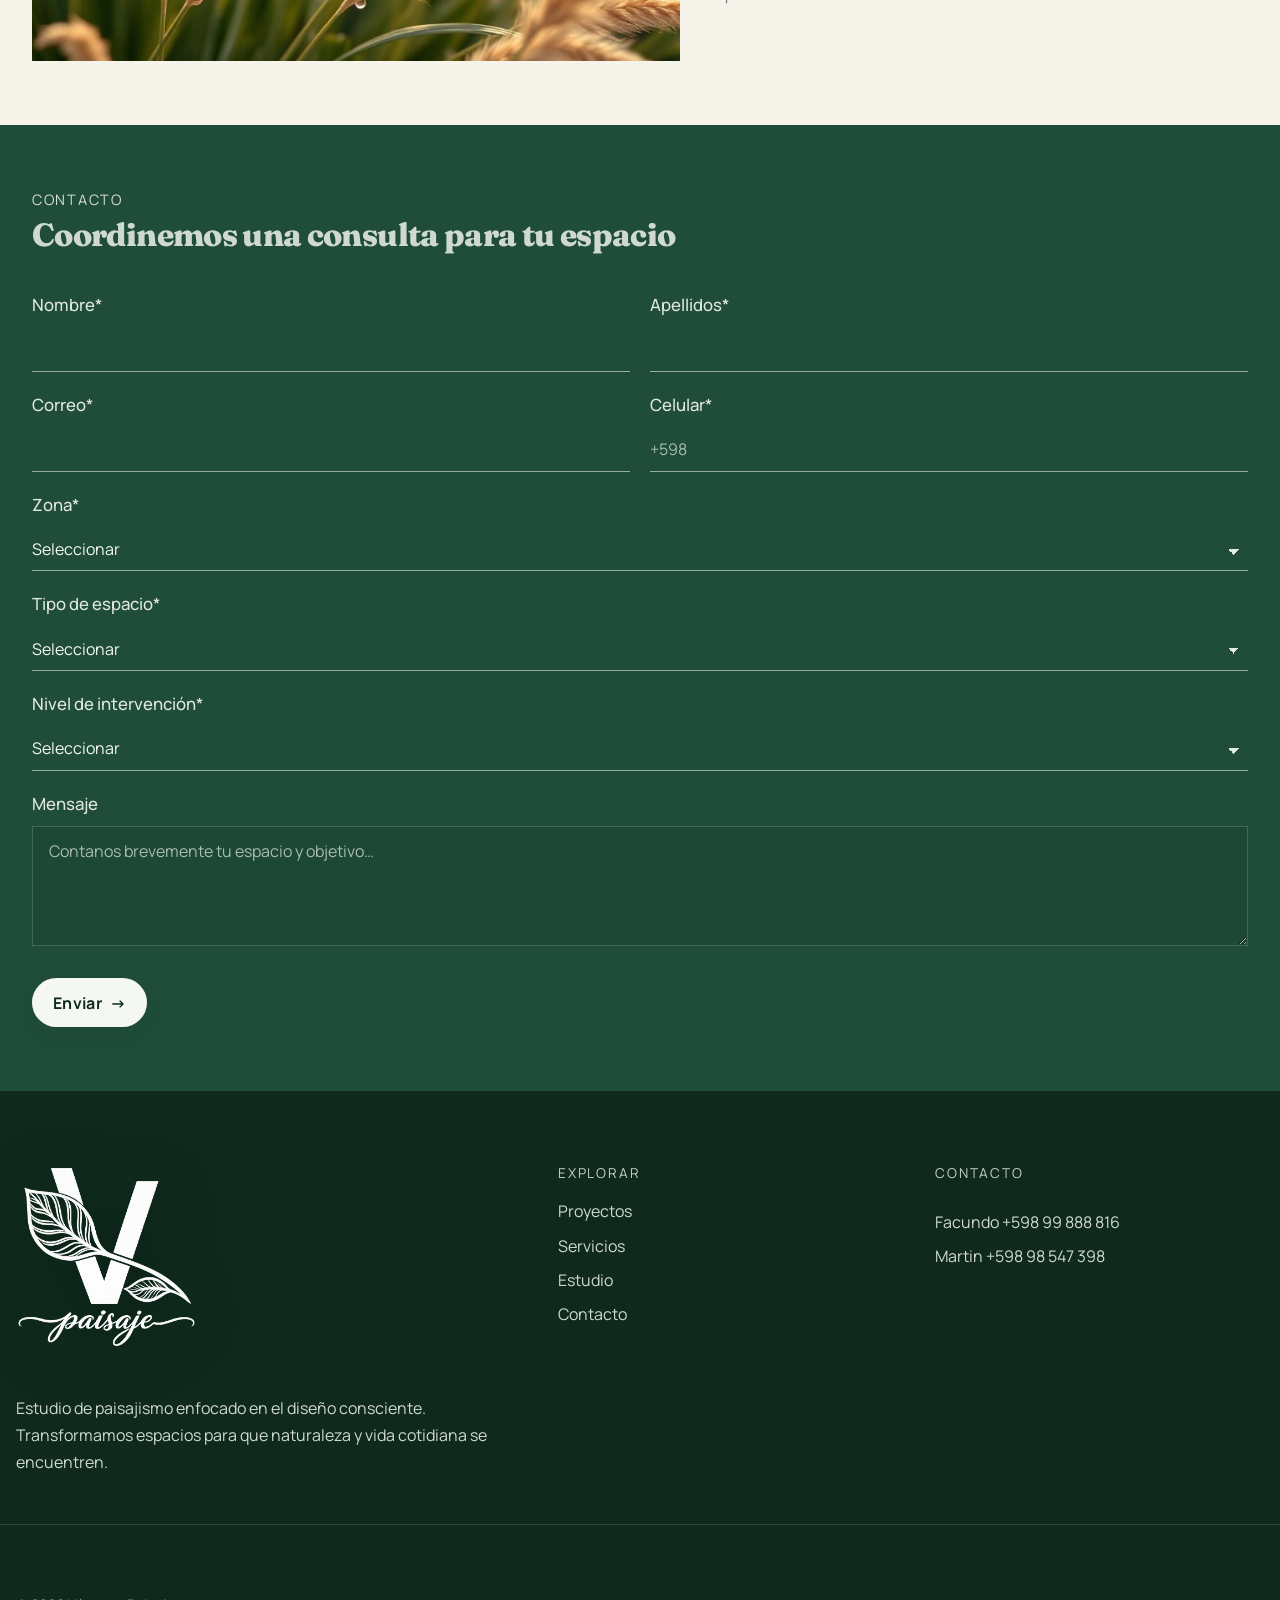
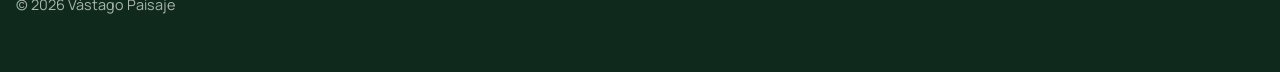
==== commit 5bba0114: "avances" ====
--- a/index.html
+++ b/index.html
@@ -599,7 +599,7 @@
       <ul class="footer-links">
         <li>
           <a href="mailto:hola@vastagopaisaje.com">
-            hola@vastagopaisaje.com
+           
           </a>
         </li>
 
@@ -608,7 +608,13 @@
 
         <li>
           <a href="tel:+59899888816">
-            +598 99 888 816
+            Facundo +598 99 888 816
+          </a>
+         
+        </li>
+        <li>
+           <a href="tel:+59898547398">
+            Martin +598 98 547 398
           </a>
         </li>
       </ul>
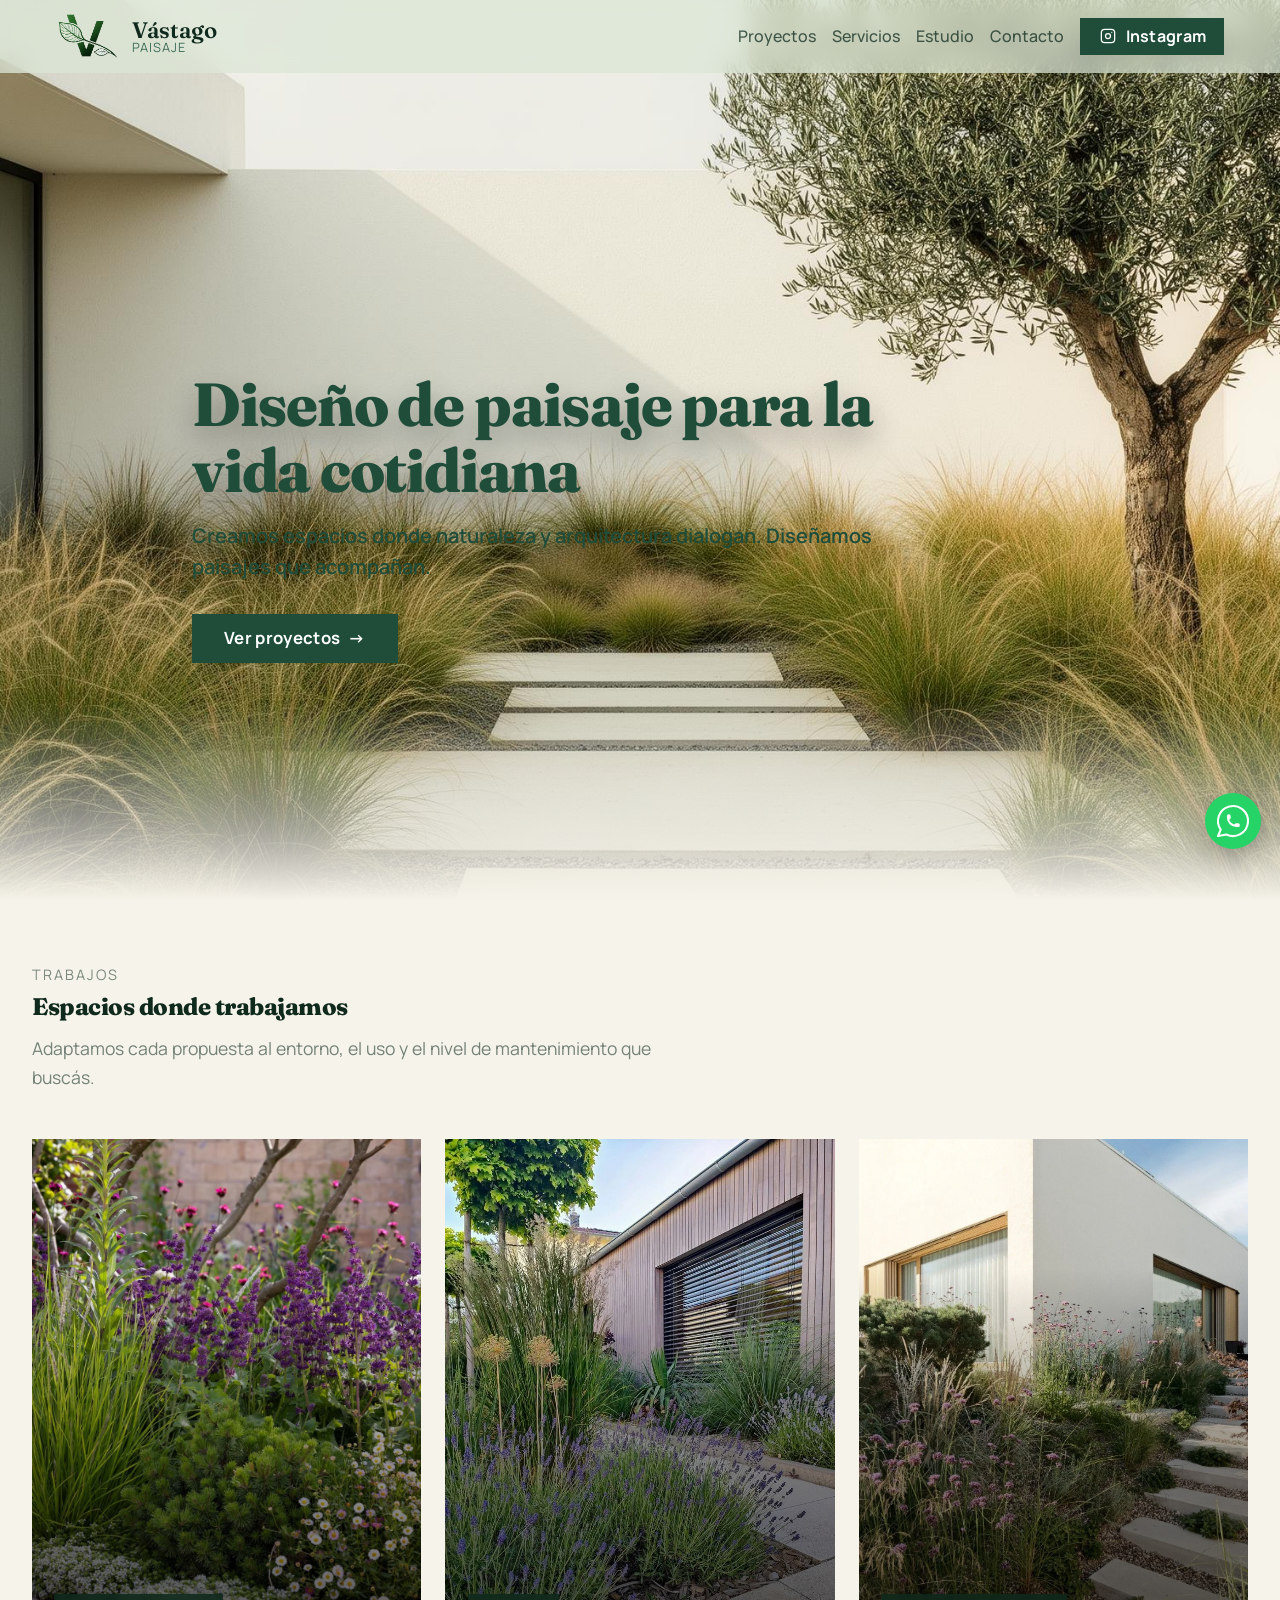
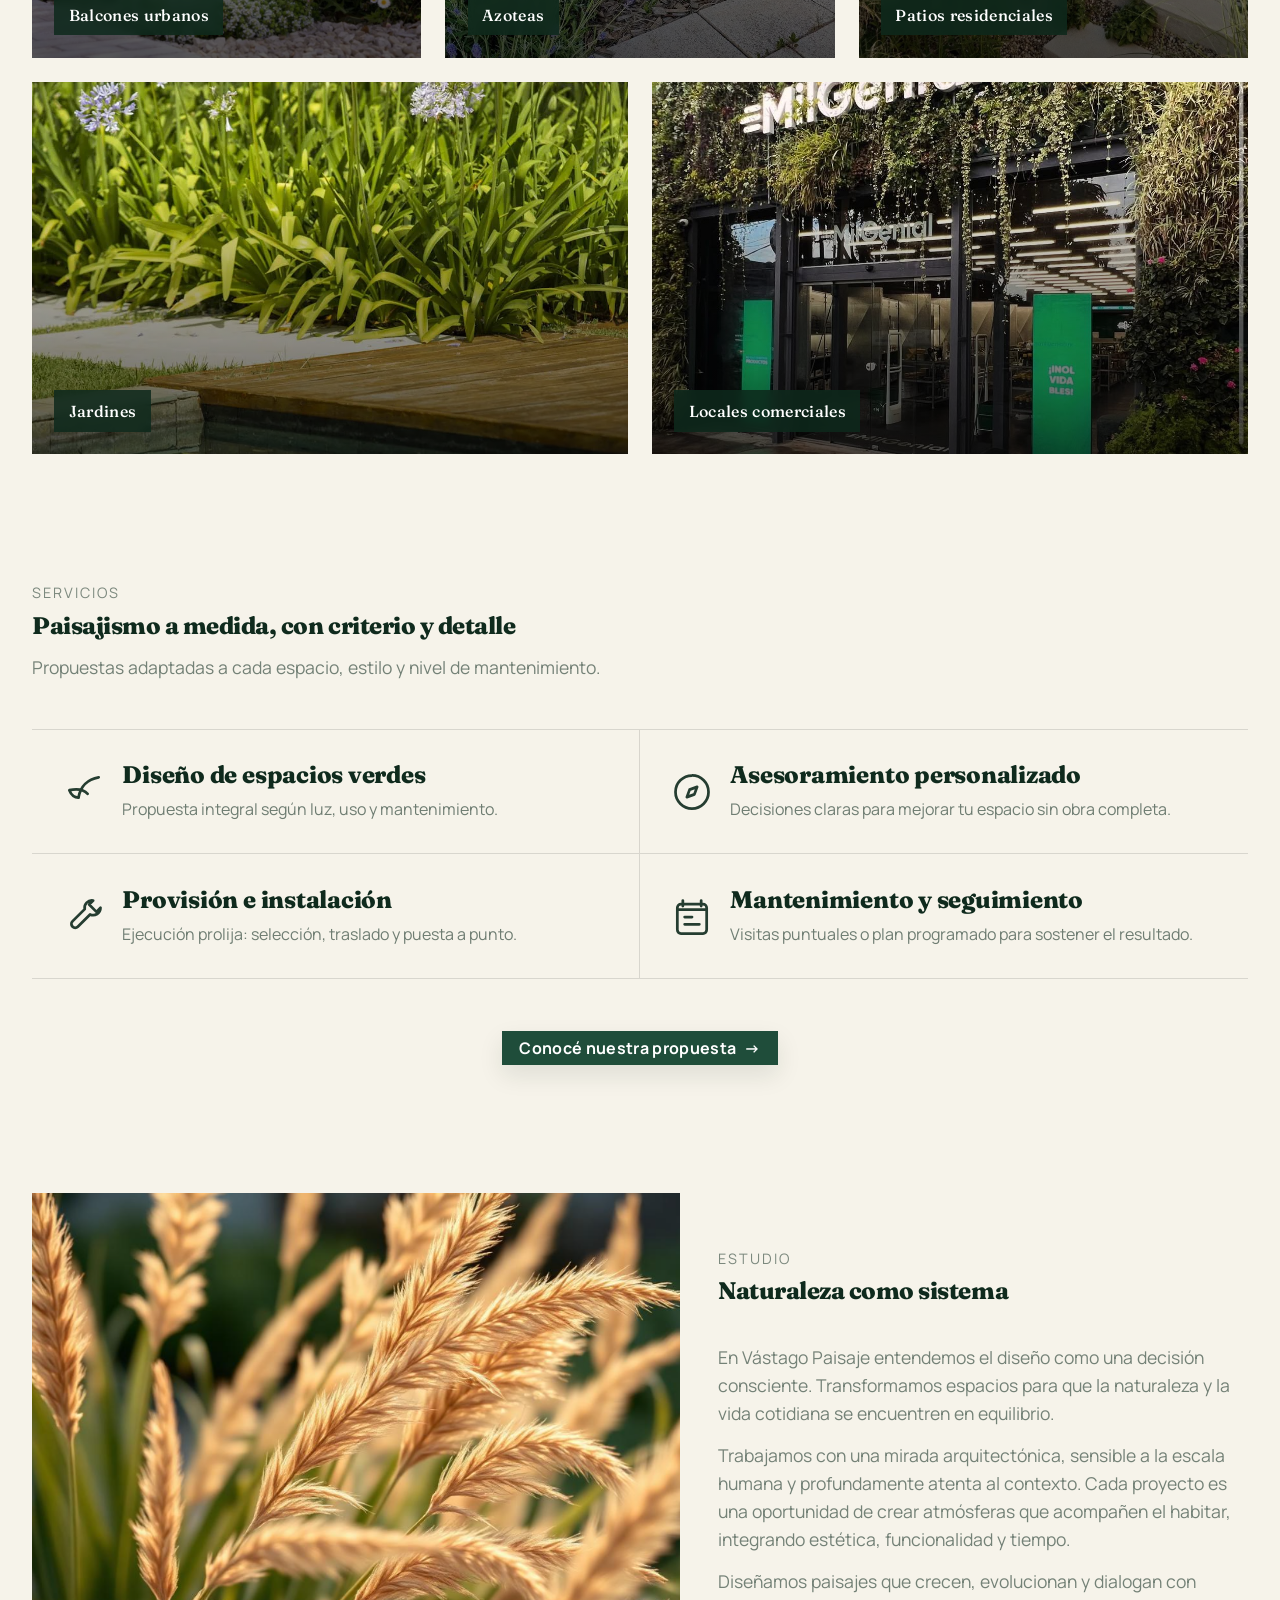
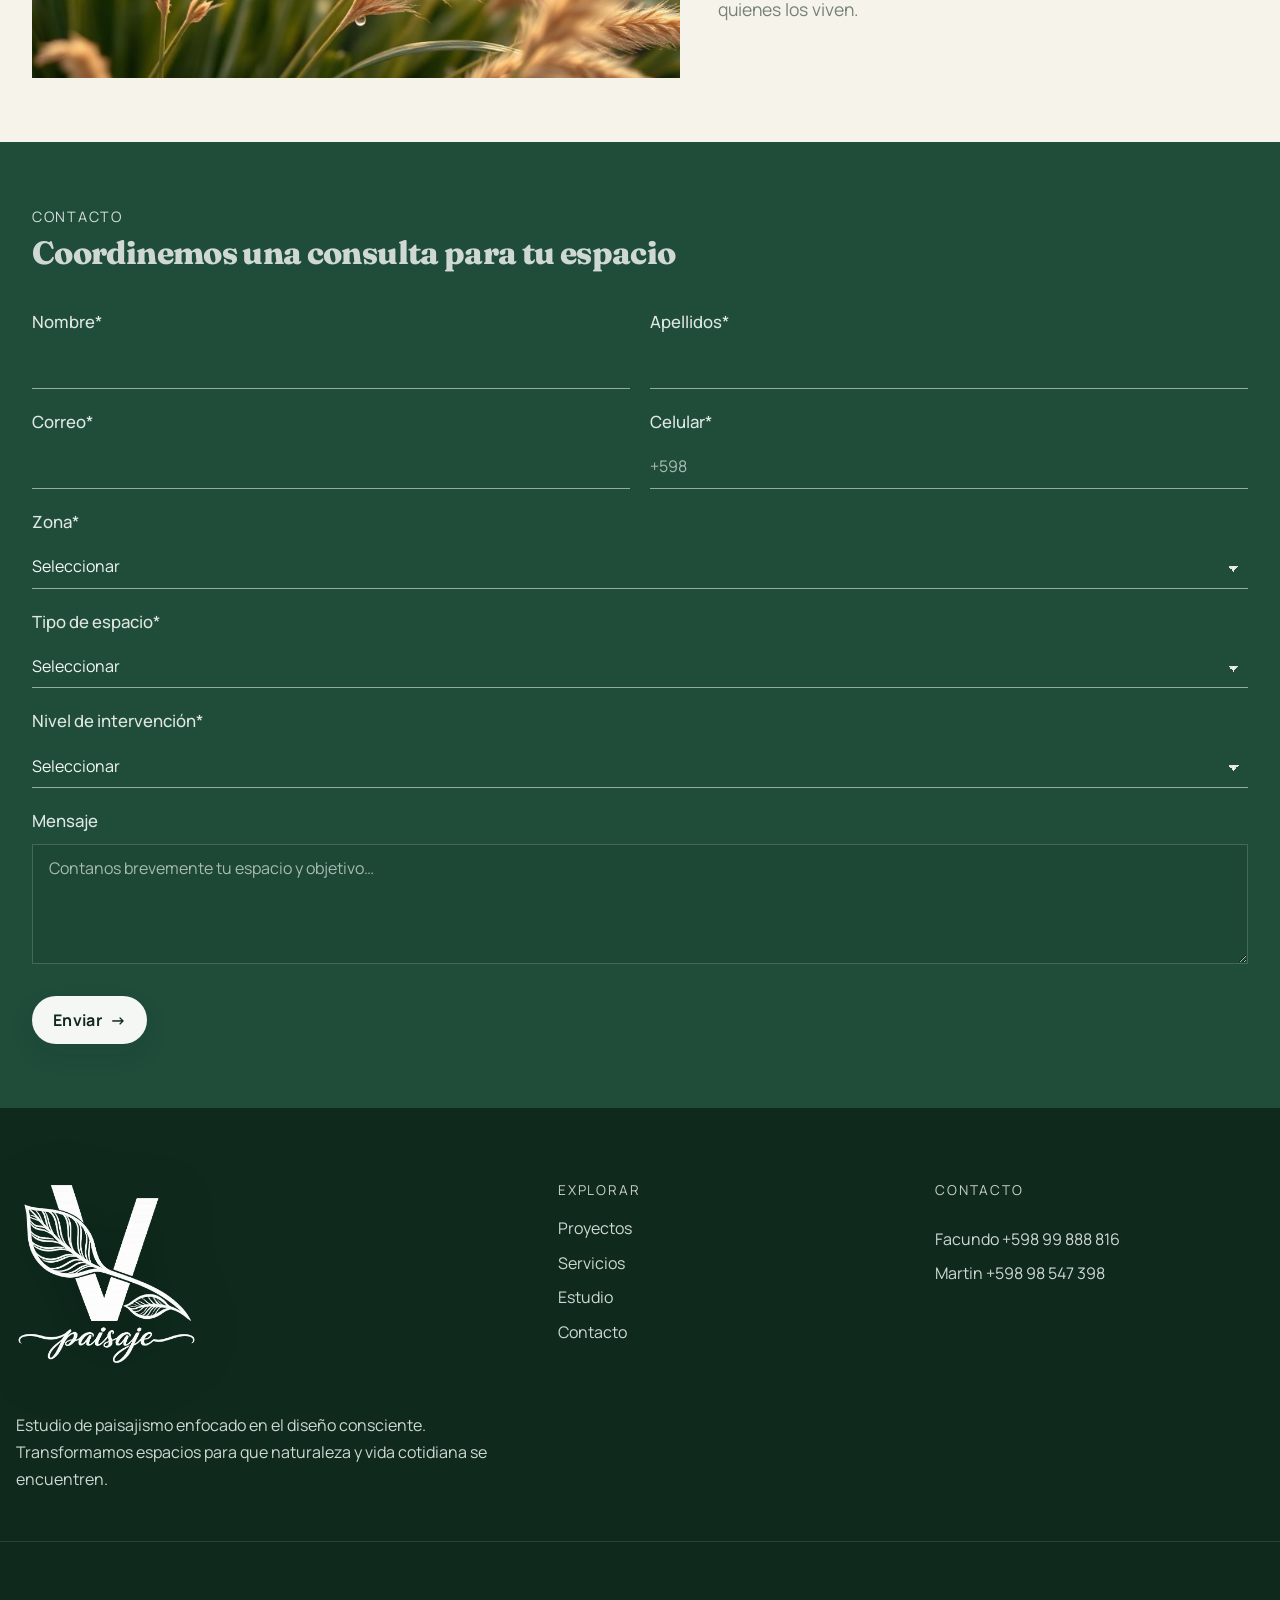
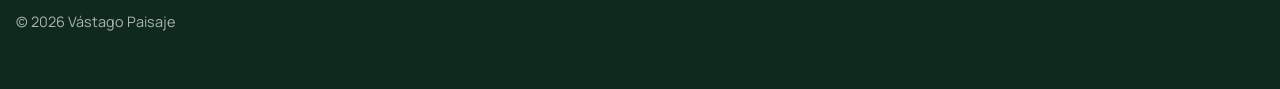
==== commit 68bda88c: "coso" ====
--- a/index.html
+++ b/index.html
@@ -209,7 +209,7 @@
             <h1 class="hero-title">Diseño de paisaje para la vida cotidiana</h1>
 
             <p class="hero-lead">
-              Creamos espacios donde naturaleza y arquitectura dialogan. Desde el balcón hasta el edificio, diseñamos paisajes que acompañan.
+              Creamos espacios donde naturaleza y arquitectura dialogan. Diseñamos paisajes que acompañan.
             </p>
 
             <div class="hero-actions flex flex-wrap">
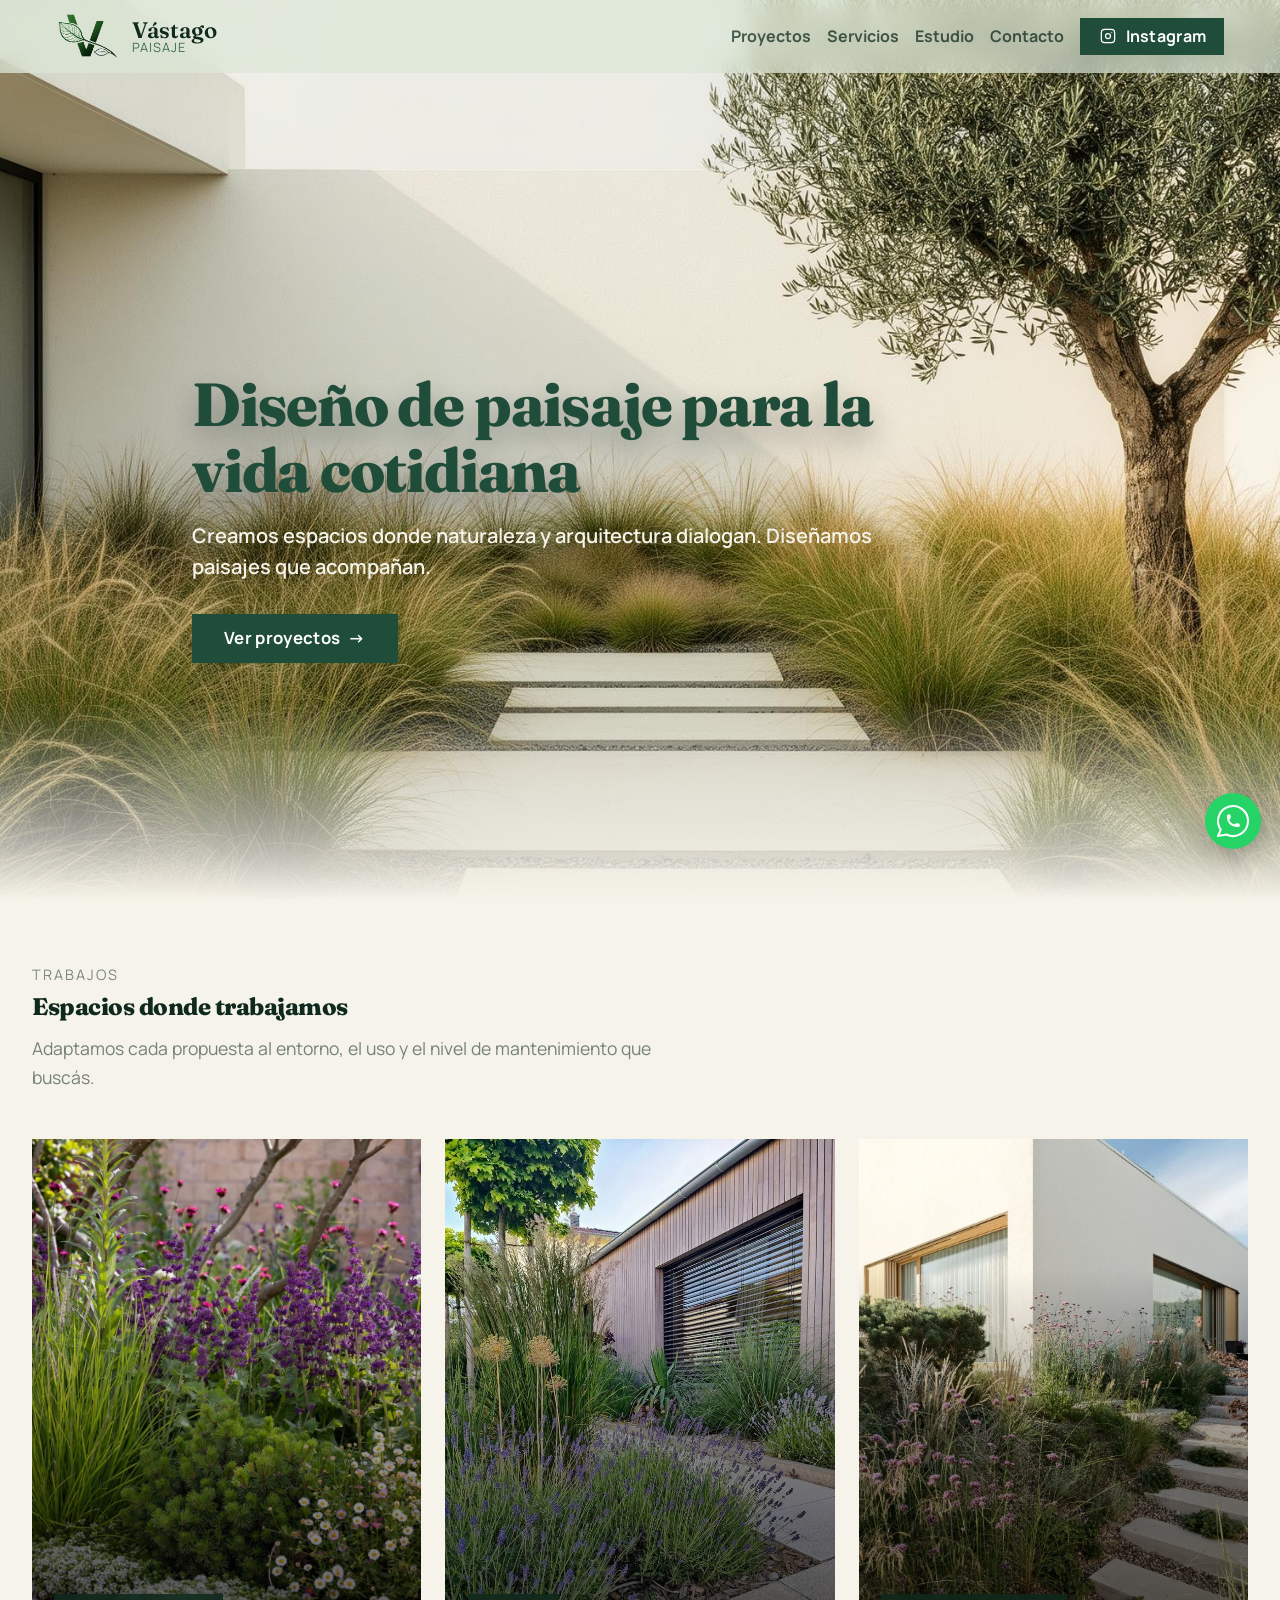
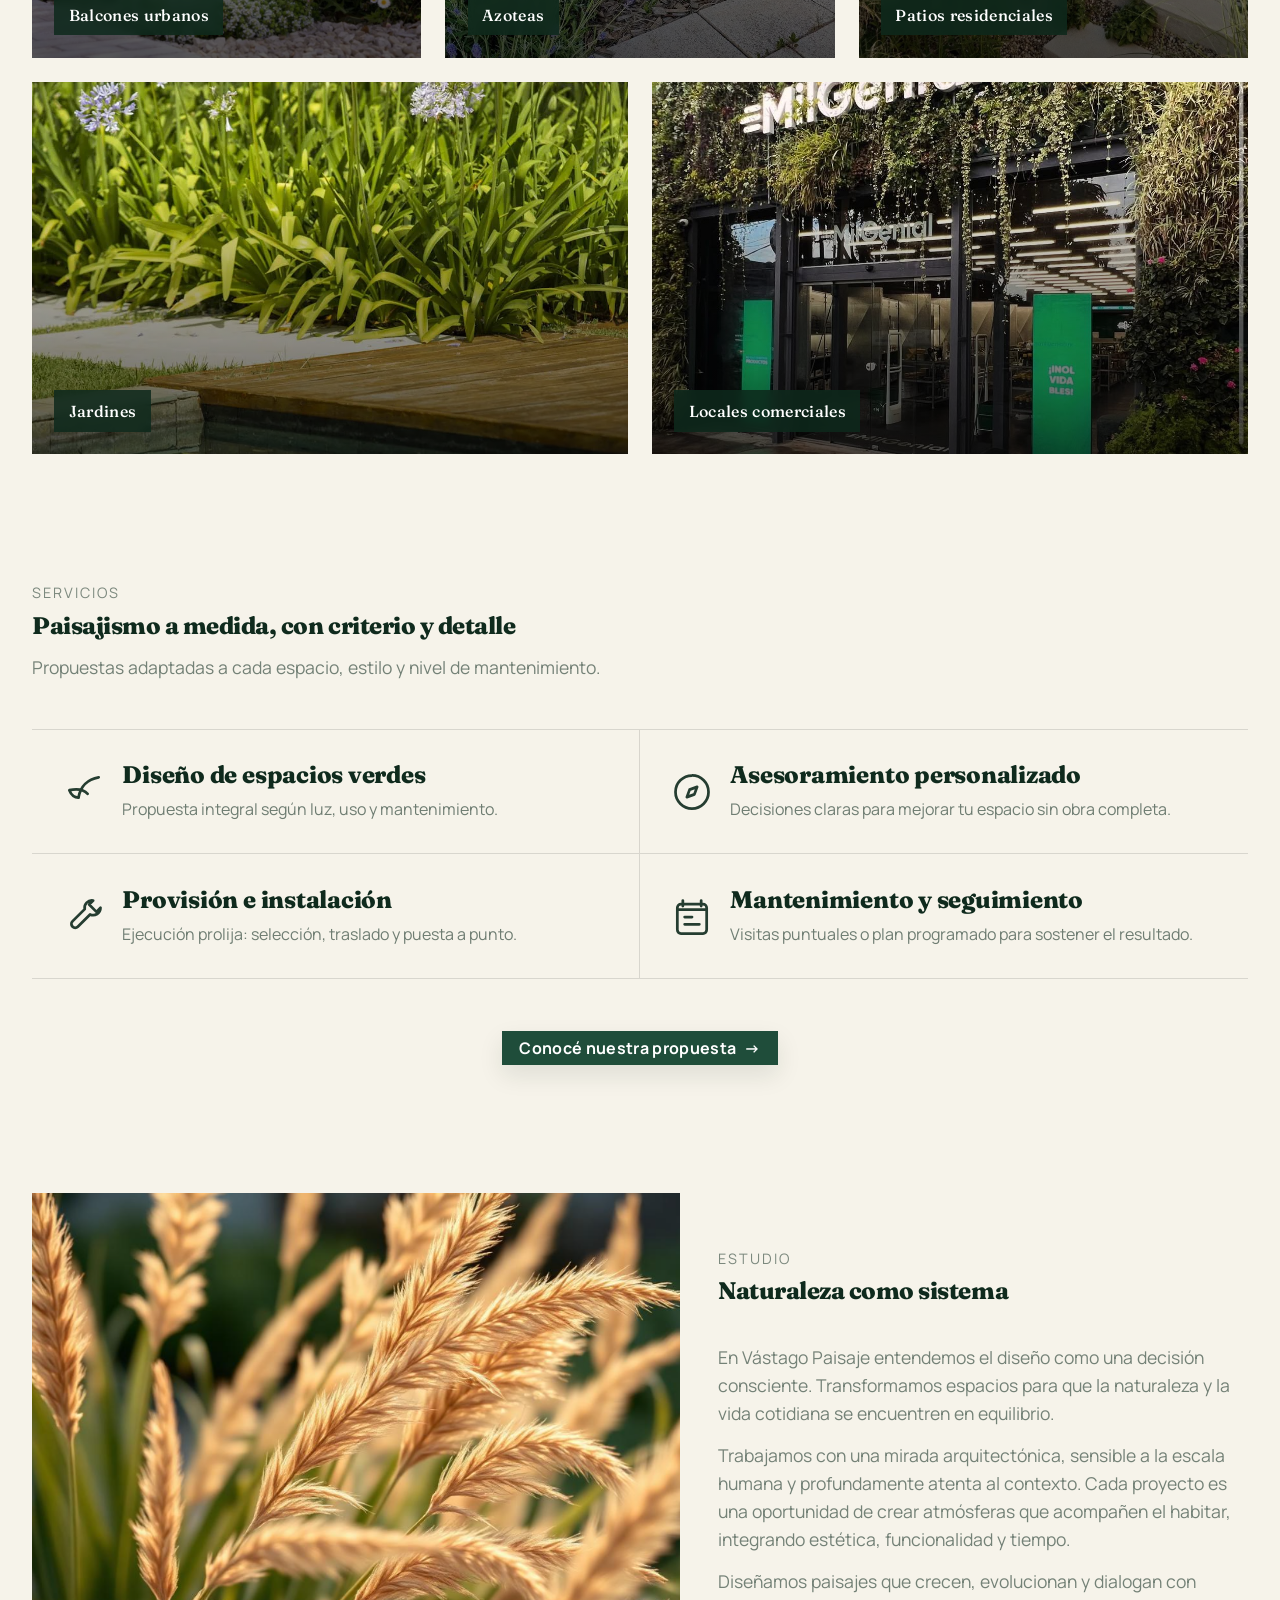
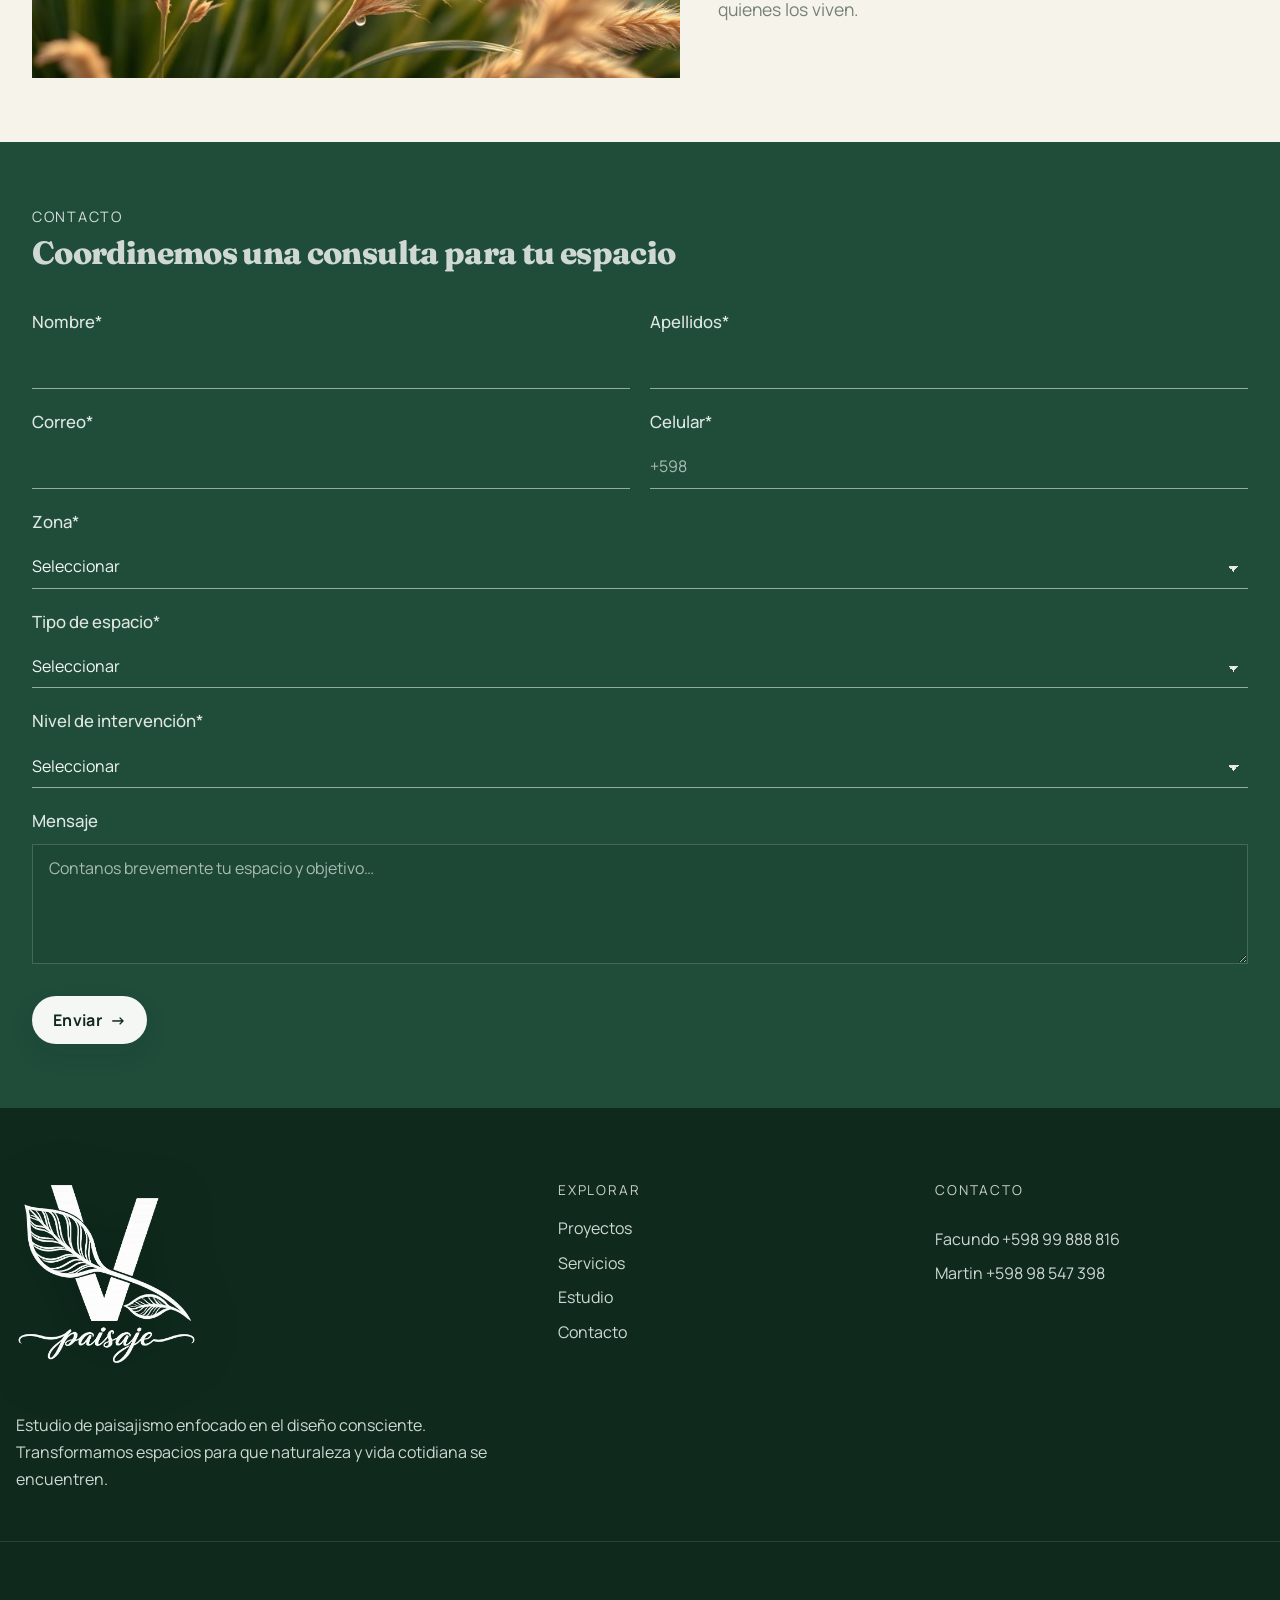
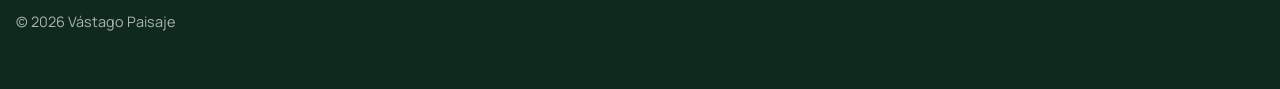
==== commit f46d661e: "coso" ====
--- a/index.html
+++ b/index.html
@@ -104,7 +104,7 @@
     <!-- Nav desktop -->
     <nav class="nav nav-desktop" aria-label="Navegación principal">
       <a class="nav-link" href="espacios.html">Proyectos</a>
-      <a class="nav-link" href="#servicios">Servicios</a>
+      <a class="nav-link" href="servicios.html">Servicios</a>
       <a class="nav-link" href="#estudio">Estudio</a>
       <a class="nav-link" href="#contacto">Contacto</a>
 
@@ -161,7 +161,7 @@
   <div class="mobile-menu" id="mobile-menu" hidden>
     <nav class="nav nav-mobile" aria-label="Menú móvil">
       <a class="nav-link" href="espacios.html" data-menu-close>Proyectos</a>
-      <a class="nav-link" href="#servicios" data-menu-close>Servicios</a>
+      <a class="nav-link" href="servicios.html" data-menu-close>Servicios</a>
       <a class="nav-link" href="#estudio" data-menu-close>Estudio</a>
       <a class="nav-link" href="#contacto" data-menu-close>Contacto</a>
 
@@ -213,7 +213,7 @@
             </p>
 
             <div class="hero-actions flex flex-wrap">
-              <a href="#proyectos" class="btn btn-primary"> Ver proyectos <span aria-hidden="true">→</span> </a>
+              <a href="#espacios" class="btn btn-primary"> Ver proyectos <span aria-hidden="true">→</span> </a>
               
             </div>
           </div>
@@ -490,7 +490,7 @@
     </header>
 
     <!-- Form -->
-    <form class="contact-form" action="#" method="post">
+    <form class="contact-form" action="https://formspree.io/f/xreargpv" method="post">
       <!-- 2 columnas -->
       <div class="contact-fields">
         <div class="field">
@@ -632,7 +632,7 @@
   </div>
 </footer>
 <a
-    href="https://wa.me/59899888816?text=Hola%20V%C3%A1stago%20Paisaje!%20Quiero%20coordinar%20una%20consulta%20para%20mi%20espacio%20verde."  class="whatsapp-sticky"
+    href="https://wa.me/59898547398?text=Hola%20V%C3%A1stago%20Paisaje!%20Quiero%20coordinar%20una%20consulta%20para%20mi%20espacio%20verde."  class="whatsapp-sticky"
       target="_blank"
       rel="noopener"
       aria-label="Contactar por WhatsApp"
